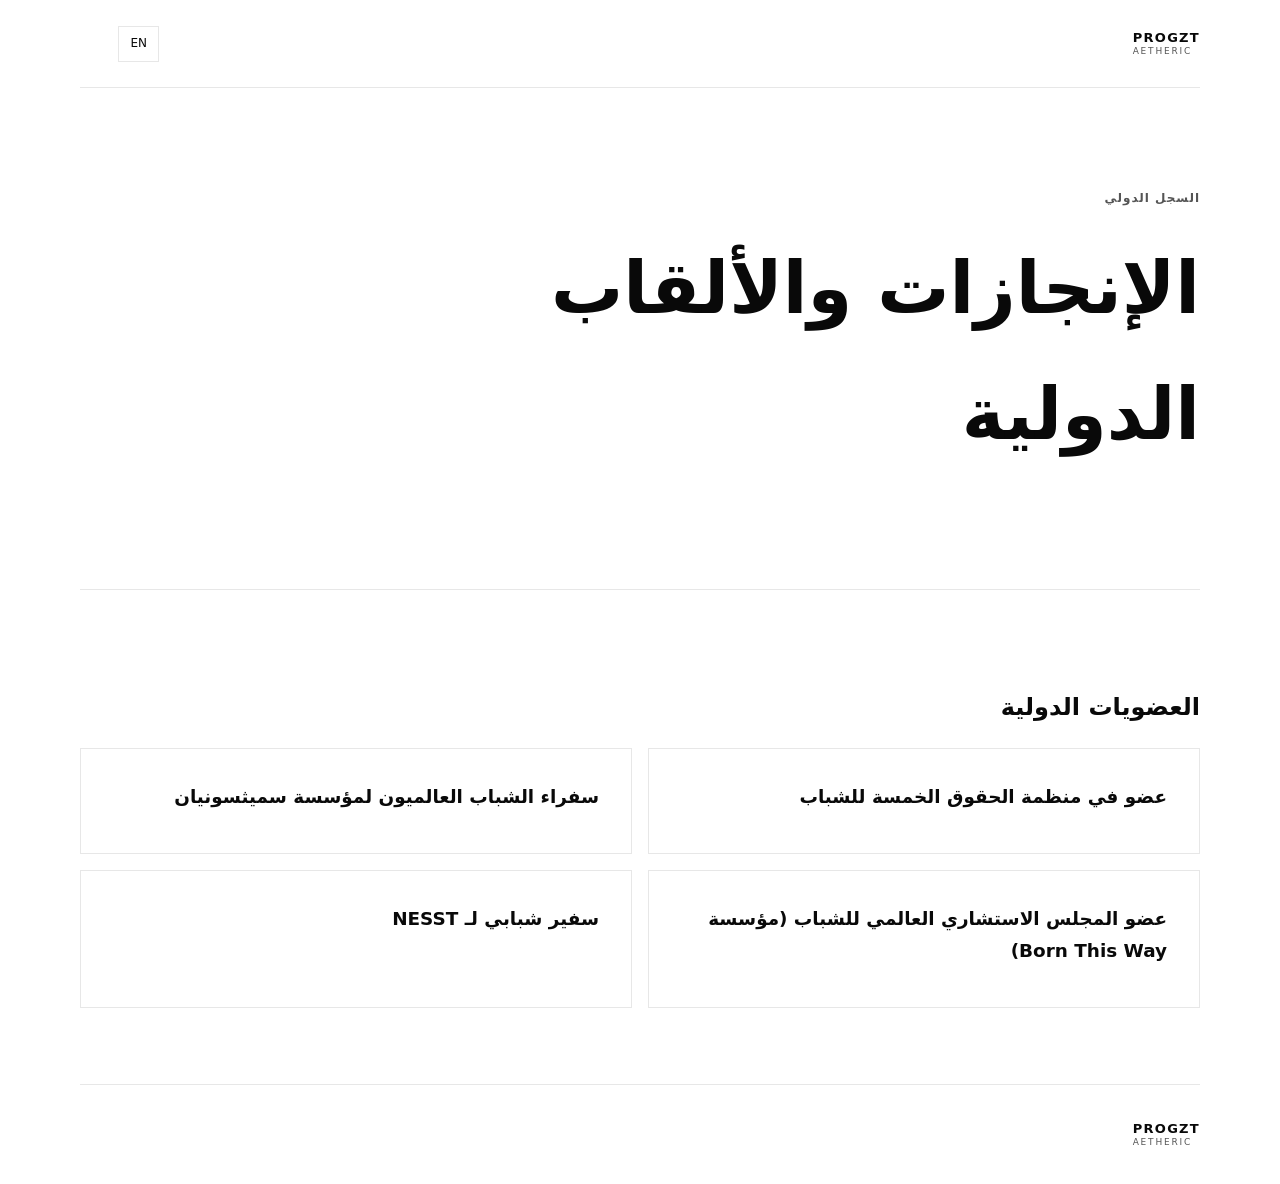
==== achievements.html @ 3a7ce8e7 "232" ====
<!doctype html>
<html lang="ar" dir="rtl">
<head>
    <meta charset="utf-8">
    <meta name="viewport" content="width=device-width, initial-scale=1">
    <link rel="canonical" href="https://progzt-aetheric.github.io/achievements.html">
    <meta name="robots" content="index, follow">
    <meta name="theme-color" content="#ffffff">
    <meta name="description" content="الإنجازات والألقاب الدولية لمحمد السيد عتمان.">
    <title>Achievements | محمد السيد عتمان</title>
    <link rel="stylesheet" href="css/style.css">
    <script src="js/core/ui.js" defer></script>
    <style>
        .page-hero { padding-block: clamp(64px, 9vw, 100px); }
        .eyebrow, .section-label { margin: 0; color: var(--muted); font-size: 12px; font-weight: 650; letter-spacing: .08em; }
        .page-hero h1 { max-width: 900px; margin: 16px 0 12px; font-size: clamp(2.4rem, 6vw, 4.5rem); font-weight: 600; }
        .content-section { padding-block: clamp(44px, 6vw, 76px); border-top: 1px solid var(--line); }
        .cards-grid { display: grid; grid-template-columns: repeat(2, minmax(0, 1fr)); gap: 16px; }
        .info-card { border: 1px solid var(--line); padding: clamp(20px, 3.5vw, 32px); background: #fff; }
        .info-card h3 { margin: 0 0 8px; font-size: 1.15rem; font-weight: 650; }
        @media (max-width: 700px) { .cards-grid { grid-template-columns: 1fr; } }
    </style>
</head>
<body id="top">
    <header class="site-header content-width">
        <div class="header-top">
            <div class="brand"><a href="index.html" style="text-decoration:none; color:inherit;"><span class="wordmark">PROGZT <span>AETHERIC</span></span></a></div>
            <div class="header-tools"><button class="language-toggle" type="button" data-language-toggle aria-label="Switch to English">EN</button></div>
        </div>
        <nav class="site-nav" aria-label="التنقل الرئيسي" data-ar-label="التنقل الرئيسي" data-en-label="Main navigation"></nav>
    </header>

    <main id="page-content" class="content-width">
        <section class="page-hero" aria-labelledby="page-title">
            <p class="eyebrow" data-ar="السجل الدولي" data-en="GLOBAL RECORD">السجل الدولي</p>
            <h1 id="page-title" data-ar="الإنجازات والألقاب الدولية" data-en="Achievements &amp; Global Titles">الإنجازات والألقاب الدولية</h1>
        </section>

        <section class="content-section" aria-labelledby="achievements-heading">
            <h2 id="achievements-heading" data-ar="العضويات الدولية" data-en="International Memberships">العضويات الدولية</h2>
            <div class="cards-grid">
                <article class="info-card"><h3 data-ar="عضو في منظمة الحقوق الخمسة للشباب" data-en="5Rights Youth Ambassador">عضو في منظمة الحقوق الخمسة للشباب</h3></article>
                <article class="info-card"><h3 data-ar="سفراء الشباب العالميون لمؤسسة سميثسونيان" data-en="Smithsonian Global Youth Ambassadors">سفراء الشباب العالميون لمؤسسة سميثسونيان</h3></article>
                <article class="info-card"><h3 data-ar="عضو المجلس الاستشاري العالمي للشباب (مؤسسة Born This Way)" data-en="Born This Way Foundation – Global Youth Advisory Board">عضو المجلس الاستشاري العالمي للشباب (مؤسسة Born This Way)</h3></article>
                <article class="info-card"><h3 data-ar="سفير شبابي لـ NESST" data-en="NESST Youth Ambassador">سفير شبابي لـ NESST</h3></article>
            </div>
        </section>
    </main>

    <footer class="site-footer content-width">
        <div class="brand"><span class="wordmark">PROGZT <span>AETHERIC</span></span></div>
        <nav class="footer-nav" aria-label="روابط الصفحات" data-ar-label="روابط الصفحات" data-en-label="Page links"></nav>
    </footer>
</body>
</html>
---- css/style.css ----
:root {
    color-scheme: light;
    font-family: Inter, -apple-system, BlinkMacSystemFont, "Segoe UI", system-ui, Arial, "Noto Sans Arabic", sans-serif;
    color: #090909;
    background: #fff;
    font-synthesis: none;
    text-rendering: optimizeLegibility;
    -webkit-font-smoothing: antialiased;
    --ink: #090909;
    --muted: #555;
    --line: #e7e7e7;
    --page-width: 1120px;
}

* {
    box-sizing: border-box;
    scrollbar-color: #aaa #fff;
}

html {
    scroll-behavior: smooth;
}

body {
    min-width: 320px;
    margin: 0;
    background: #fff;
    color: var(--ink);
    font-size: 16px;
    line-height: 1.75;
    animation: page-enter 420ms ease-out both;
}

@keyframes page-enter {
    from {
        opacity: 0;
        transform: translateY(6px);
    }

    to {
        opacity: 1;
        transform: translateY(0);
    }
}

a {
    color: inherit;
    text-decoration: none;
    transition: color 180ms ease, opacity 180ms ease, background-color 180ms ease, border-color 180ms ease, transform 180ms ease;
}

a:hover {
    color: var(--muted);
}

a:focus-visible,
button:focus-visible,
input:focus-visible {
    outline: 2px solid var(--ink);
    outline-offset: 4px;
}

.site-header,
.content-width {
    width: min(var(--page-width), calc(100% - 64px));
    margin-inline: auto;
}

.site-header {
    min-height: 88px;
    display: grid;
    grid-template-columns: minmax(0, 1fr) auto;
    align-items: center;
    gap: clamp(20px, 3vw, 40px);
    border-bottom: 1px solid var(--line);
}

.header-top {
    display: flex;
    min-width: 0;
    align-items: center;
    justify-content: space-between;
    gap: 20px;
}

.header-tools {
    display: flex;
    flex: 0 0 auto;
    align-items: center;
    gap: 10px;
}

.language-toggle {
    min-height: 36px;
    border: 1px solid var(--line);
    padding: 6px 11px;
    background: #fff;
    color: var(--ink);
    font: inherit;
    font-size: 12px;
    cursor: pointer;
    transition: border-color 180ms ease, background-color 180ms ease, color 180ms ease;
}

.language-toggle:hover {
    border-color: var(--ink);
}

.brand {
    display: inline-flex;
    flex: 0 0 auto;
    align-items: center;
    gap: 11px;
    direction: ltr;
}

.brand-logo {
    display: block;
    width: 40px;
    height: 40px;
    object-fit: contain;
    filter: grayscale(1);
}

.wordmark {
    display: flex;
    flex-direction: column;
    font-size: 13px;
    font-weight: 750;
    letter-spacing: .1em;
    line-height: 1.25;
}

.wordmark span {
    color: var(--muted);
    font-size: 9px;
    font-weight: 500;
    letter-spacing: .2em;
}

.site-nav {
    display: flex;
    flex-wrap: wrap;
    justify-content: flex-end;
    gap: 8px clamp(16px, 2.6vw, 30px);
}

.site-nav a {
    position: relative;
    color: #444;
    font-size: 13px;
}

.site-nav a::after {
    position: absolute;
    inset-inline: 0;
    bottom: -5px;
    height: 1px;
    background: currentColor;
    content: "";
    transform: scaleX(0);
    transform-origin: right;
    transition: transform 180ms ease;
}

.site-nav a:hover::after,
.site-nav a[aria-current="page"]::after {
    transform: scaleX(1);
}

.site-nav a[aria-current="page"] {
    color: var(--ink);
}

main {
    min-height: calc(100svh - 190px);
}

.hero {
    min-height: min(650px, calc(100svh - 88px));
    display: flex;
    flex-direction: column;
    align-items: flex-start;
    justify-content: center;
    padding-block: clamp(72px, 10vw, 120px);
}

.text-section {
    display: grid;
    grid-template-columns: minmax(150px, 0.34fr) minmax(0, 1fr);
    gap: clamp(28px, 7vw, 96px);
    padding-block: clamp(56px, 8vw, 92px);
    border-top: 1px solid var(--line);
    scroll-margin-top: 28px;
}

.site-footer {
    min-height: 100px;
    display: flex;
    align-items: center;
    justify-content: space-between;
    gap: 20px;
    border-top: 1px solid var(--line);
}

.site-footer p,
.back-to-top {
    color: var(--muted);
    font-size: 12px;
}

.back-to-top {
    position: fixed;
    z-index: 19;
    right: max(20px, calc((100vw - var(--page-width)) / 2));
    bottom: 20px;
    display: grid;
    width: 48px;
    height: 48px;
    place-items: center;
    border: 1px solid var(--ink);
    border-radius: 50%;
    background: var(--ink);
    color: #fff;
    font: inherit;
    font-size: 22px;
    cursor: pointer;
    box-shadow: 0 6px 22px #00000020;
    opacity: 0;
    pointer-events: none;
    transform: translateY(8px);
    transition: opacity 180ms ease, transform 180ms ease, background-color 180ms ease, color 180ms ease, visibility 180ms ease;
    visibility: hidden;
}

.back-to-top.is-visible {
    opacity: 1;
    pointer-events: auto;
    transform: translateY(0);
    visibility: visible;
}

.back-to-top:hover {
    background: #fff;
    color: var(--ink);
}

.back-to-top:focus-visible {
    outline: 2px solid var(--ink);
    outline-offset: 3px;
}

html[dir="ltr"] .back-to-top {
    right: auto;
    left: max(20px, calc((100vw - var(--page-width)) / 2));
}

.footer-nav {
    display: flex;
    flex-wrap: wrap;
    gap: 8px 20px;
    font-size: 12px;
}

@media (max-width: 920px) {
    .site-header,
    .content-width {
        width: calc(100% - 40px);
    }

    .site-header {
        grid-template-columns: minmax(0, 1fr);
        gap: 14px;
        padding-block: 16px;
    }

    .header-top {
        width: 100%;
        display: flex;
        align-items: center;
        justify-content: space-between;
        gap: 12px;
    }

    .site-nav {
        width: 100%;
        justify-content: flex-start;
        gap: 8px 18px;
    }

    .hero {
        min-height: min(580px, calc(100svh - 150px));
    }

    .text-section {
        grid-template-columns: 1fr;
        gap: 16px;
    }
}

@media (max-width: 520px) {
    .header-top {
        flex-wrap: wrap;
        row-gap: 10px;
    }

    .brand-logo {
        width: 34px;
        height: 34px;
    }

    .header-tools {
        gap: 6px;
    }

    .back-to-top {
        right: 16px;
        bottom: 16px;
    }

    html[dir="ltr"] .back-to-top {
        right: auto;
        left: 16px;
    }

    .site-footer {
        flex-wrap: wrap;
        padding-block: 22px;
    }
}

@media (prefers-reduced-motion: reduce) {
    *,
    *::before,
    *::after {
        scroll-behavior: auto !important;
        animation-duration: .01ms !important;
        animation-iteration-count: 1 !important;
        transition-duration: .01ms !important;
    }
}
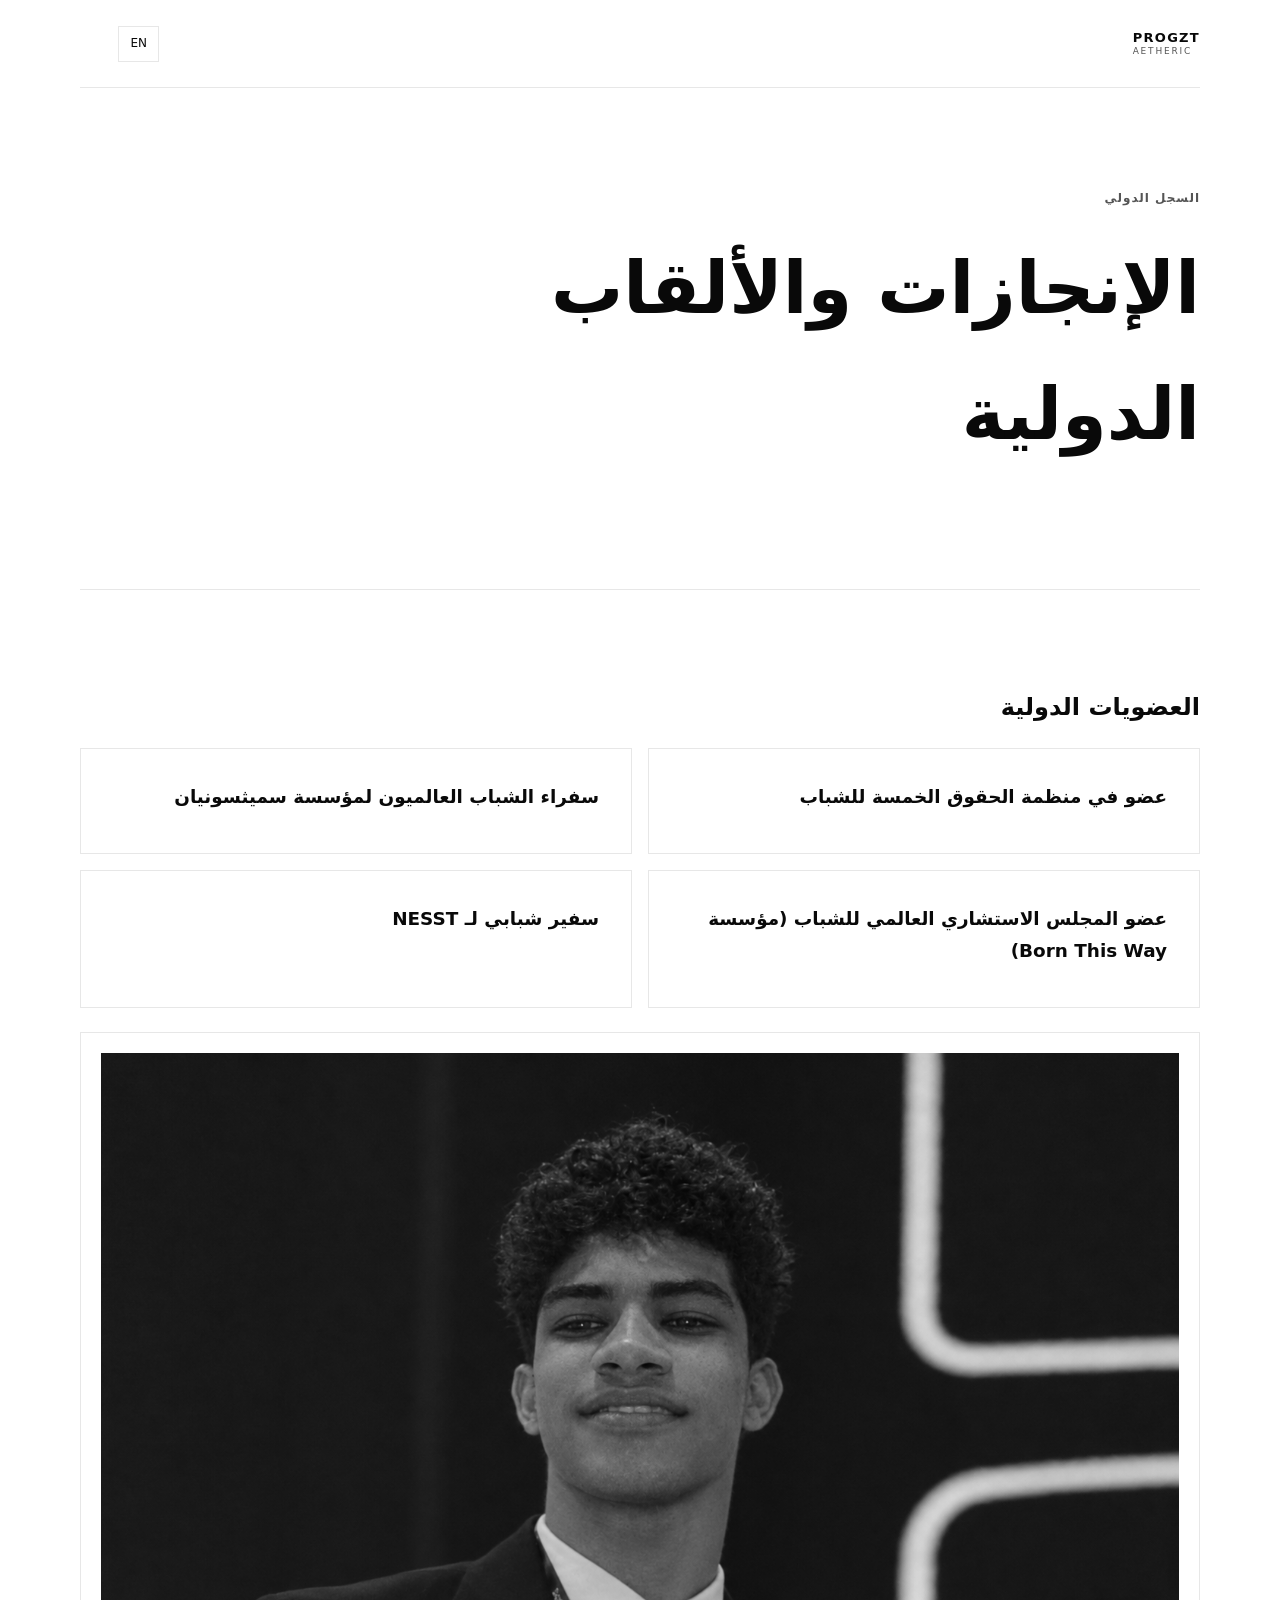
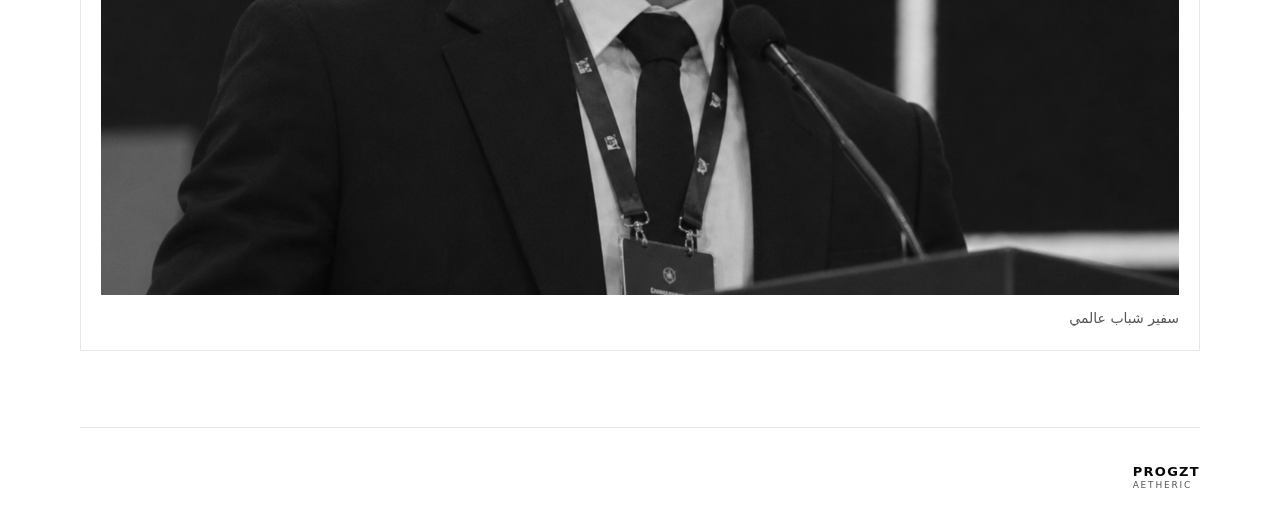
==== commit 224ae850: "MCQ" ====
--- a/achievements.html
+++ b/achievements.html
@@ -7,7 +7,16 @@
     <meta name="robots" content="index, follow">
     <meta name="theme-color" content="#ffffff">
     <meta name="description" content="الإنجازات والألقاب الدولية لمحمد السيد عتمان.">
+    <meta property="og:image" content="https://progzt-aetheric.github.io/file_000000004f8c8211bc257b7ca1748283.png">
+    <meta property="og:image:alt" content="محمد السيد عتمان، مؤسس ورئيس تنفيذي لشركة Progzt Aetheric">
+    <meta property="og:image:width" content="941">
+    <meta property="og:image:height" content="1671">
+    <meta name="twitter:card" content="summary">
+    <meta name="twitter:image" content="https://progzt-aetheric.github.io/file_000000004f8c8211bc257b7ca1748283.png">
+    <meta name="twitter:image:alt" content="محمد السيد عتمان، مؤسس ورئيس تنفيذي لشركة Progzt Aetheric">
     <title>Achievements | محمد السيد عتمان</title>
+    <link rel="icon" type="image/png" href="/file_000000004f8c8211bc257b7ca1748283.png">
+    <link rel="apple-touch-icon" href="/file_000000004f8c8211bc257b7ca1748283.png">
     <link rel="stylesheet" href="css/style.css">
     <script src="js/core/ui.js" defer></script>
     <style>
@@ -18,8 +27,61 @@
         .cards-grid { display: grid; grid-template-columns: repeat(2, minmax(0, 1fr)); gap: 16px; }
         .info-card { border: 1px solid var(--line); padding: clamp(20px, 3.5vw, 32px); background: #fff; }
         .info-card h3 { margin: 0 0 8px; font-size: 1.15rem; font-weight: 650; }
+        .achievement-figure { margin: 24px 0 0; border: 1px solid var(--line); padding: clamp(12px, 2.5vw, 20px); }
+        .achievement-figure img { display: block; width: 100%; max-width: 100%; height: auto; filter: grayscale(1); }
+        .achievement-figure figcaption { margin-top: 12px; color: var(--muted); font-size: 14px; line-height: 1.7; text-align: start; }
         @media (max-width: 700px) { .cards-grid { grid-template-columns: 1fr; } }
     </style>
+    <script type="application/ld+json">
+    {
+      "@context": "https://schema.org",
+      "@type": "ImageObject",
+      "@id": "https://progzt-aetheric.github.io/#achievements-image",
+      "contentUrl": "https://progzt-aetheric.github.io/file_00000000e6408246aac75b0e81eb1699.png",
+      "url": "https://progzt-aetheric.github.io/file_00000000e6408246aac75b0e81eb1699.png",
+      "width": 1420,
+      "height": 1108,
+      "caption": [
+        {
+          "@value": "محمد السيد عتمان، سفير شباب عالمي",
+          "@language": "ar"
+        },
+        {
+          "@value": "Mohamed Elsayed Etman, Global Youth Ambassador",
+          "@language": "en"
+        }
+      ],
+      "about": {
+        "@id": "https://progzt-aetheric.github.io/#founder"
+      }
+    }
+    </script>
+    <script type="application/ld+json">
+    {
+      "@context": "https://schema.org",
+      "@graph": [
+        {
+          "@type": "Person",
+          "@id": "https://progzt-aetheric.github.io/#founder",
+          "name": "Mohamed Elsayed Etman",
+          "alternateName": "محمد السيد عتمان",
+          "jobTitle": "Founder & CEO",
+          "image": "https://progzt-aetheric.github.io/file_000000004f8c8211bc257b7ca1748283.png"
+        },
+        {
+          "@type": "Organization",
+          "@id": "https://progzt-aetheric.github.io/#organization",
+          "name": "Progzt Aetheric",
+          "url": "https://progzt-aetheric.github.io/",
+          "logo": "https://progzt-aetheric.github.io/file_000000004f8c8211bc257b7ca1748283.png",
+          "image": "https://progzt-aetheric.github.io/file_000000004f8c8211bc257b7ca1748283.png",
+          "founder": {
+            "@id": "https://progzt-aetheric.github.io/#founder"
+          }
+        }
+      ]
+    }
+    </script>
 </head>
 <body id="top">
     <header class="site-header content-width">
@@ -44,6 +106,14 @@
                 <article class="info-card"><h3 data-ar="عضو المجلس الاستشاري العالمي للشباب (مؤسسة Born This Way)" data-en="Born This Way Foundation – Global Youth Advisory Board">عضو المجلس الاستشاري العالمي للشباب (مؤسسة Born This Way)</h3></article>
                 <article class="info-card"><h3 data-ar="سفير شبابي لـ NESST" data-en="NESST Youth Ambassador">سفير شبابي لـ NESST</h3></article>
             </div>
+            <figure class="achievement-figure">
+                <img src="https://progzt-aetheric.github.io/file_00000000e6408246aac75b0e81eb1699.png"
+                    width="1420" height="1108" loading="lazy" decoding="async"
+                    data-ar="محمد السيد عتمان، سفير شباب عالمي"
+                    data-en="Mohamed Elsayed Etman, Global Youth Ambassador"
+                    alt="محمد السيد عتمان، سفير شباب عالمي">
+                <figcaption data-ar="سفير شباب عالمي" data-en="Global Youth Ambassador">سفير شباب عالمي</figcaption>
+            </figure>
         </section>
     </main>
 
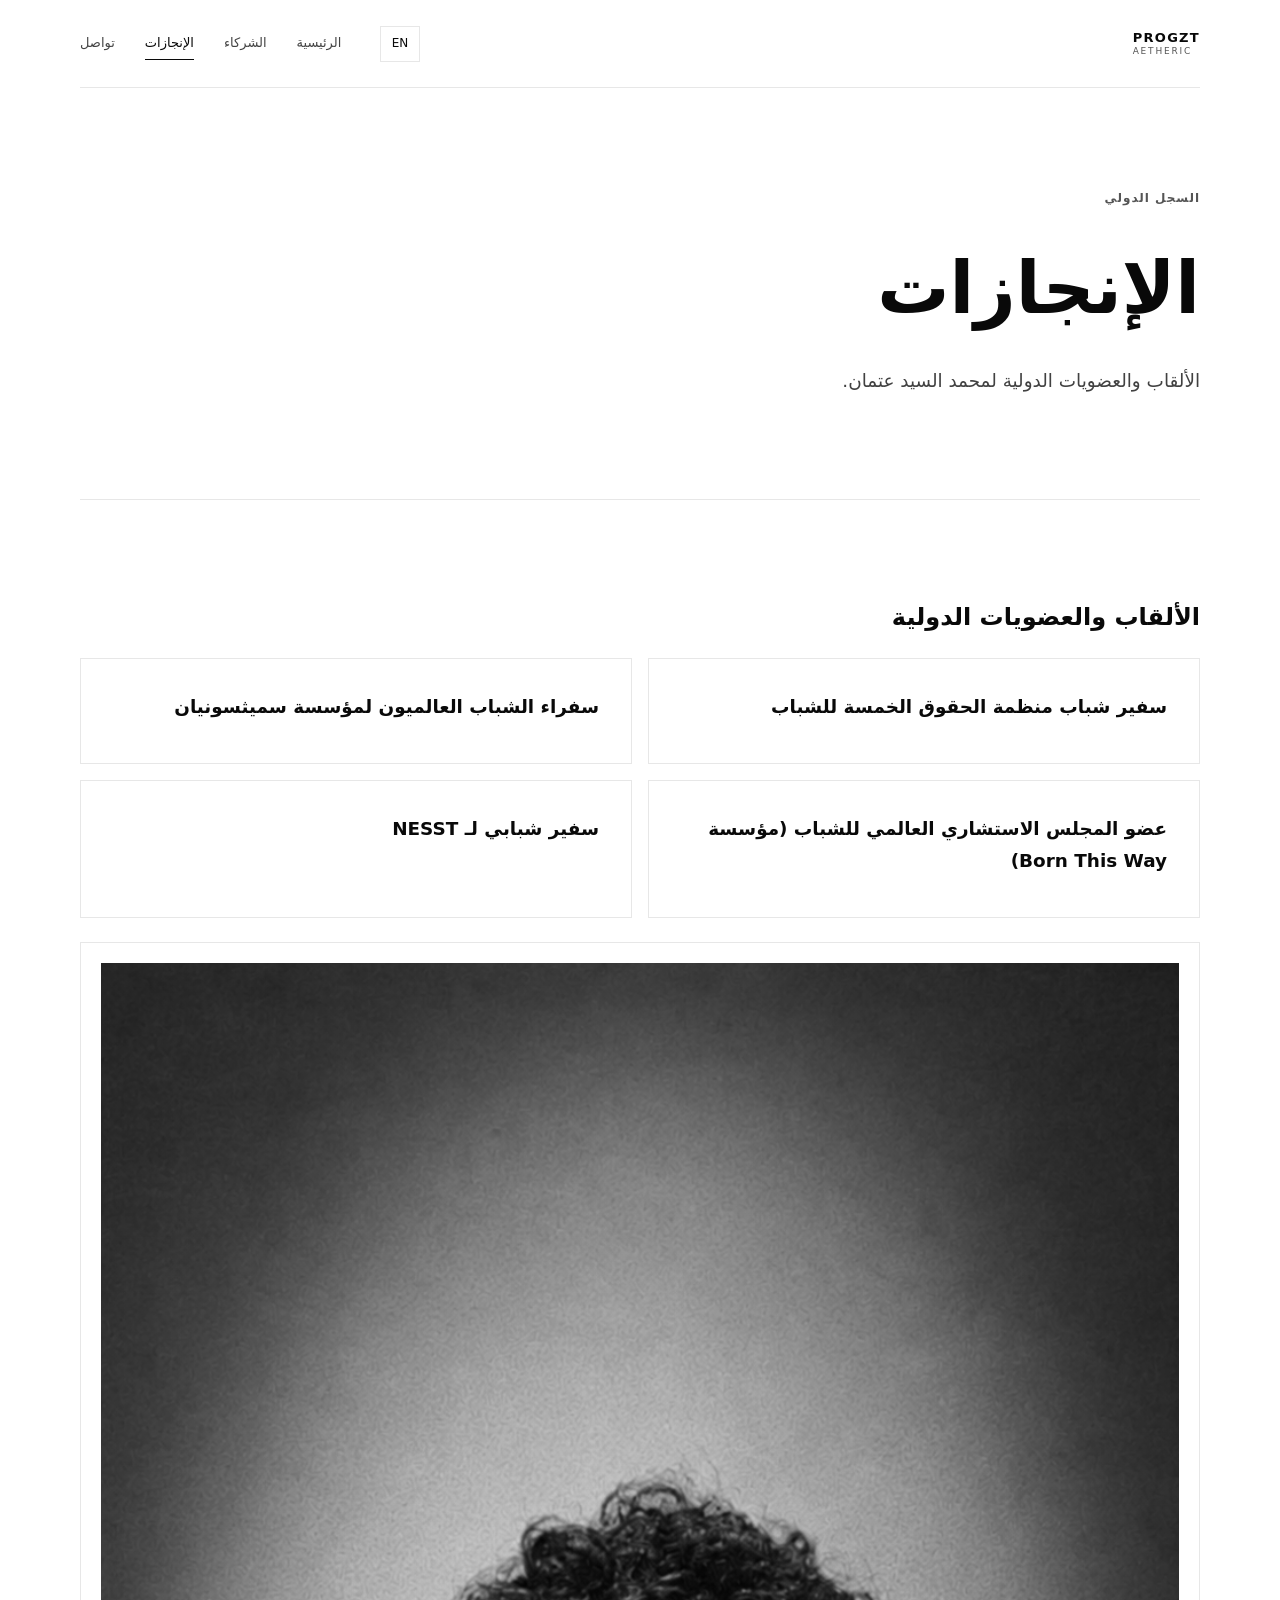
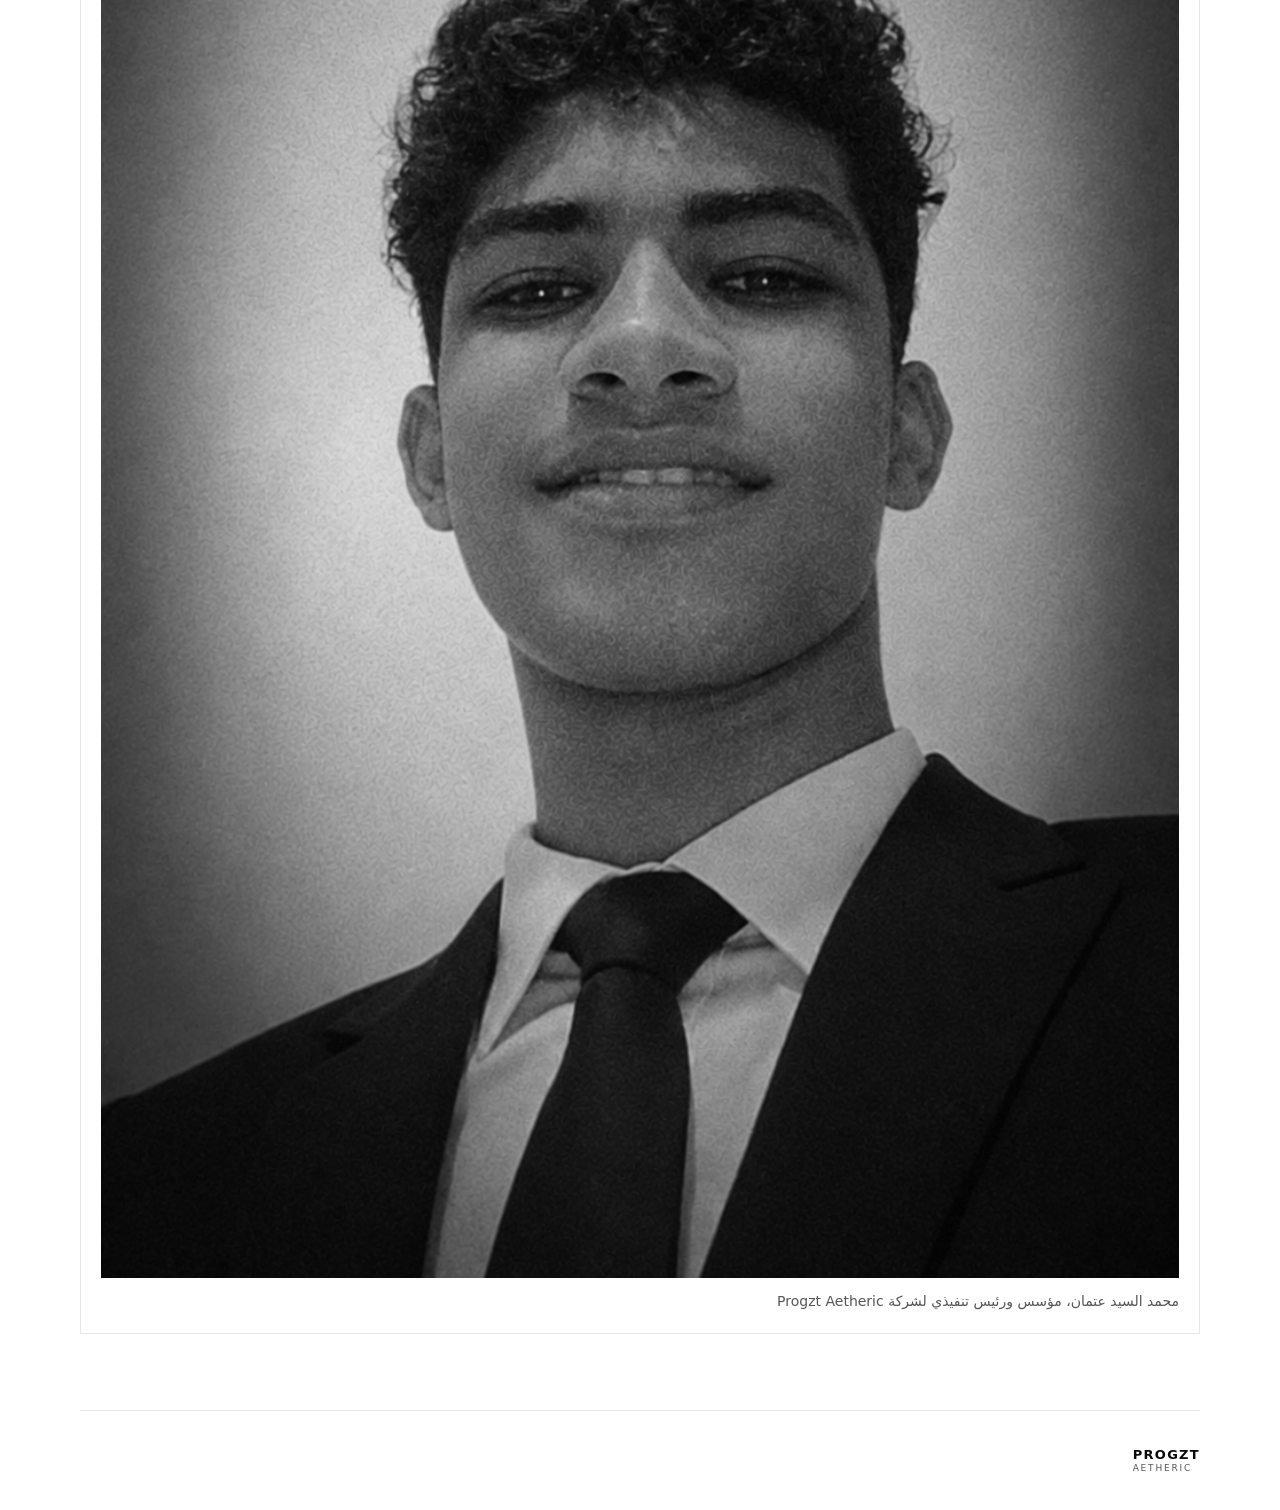
==== commit b5a0dce9: "HJJ" ====
--- a/achievements.html
+++ b/achievements.html
@@ -3,26 +3,36 @@
 <head>
     <meta charset="utf-8">
     <meta name="viewport" content="width=device-width, initial-scale=1">
-    <link rel="canonical" href="https://progzt-aetheric.github.io/achievements.html">
+    <link rel="canonical" href="https://progzt-aetheric.github.io/mohamed-elsayed-etman/achievements.html">
     <meta name="robots" content="index, follow">
     <meta name="theme-color" content="#ffffff">
-    <meta name="description" content="الإنجازات والألقاب الدولية لمحمد السيد عتمان.">
-    <meta property="og:image" content="https://progzt-aetheric.github.io/file_000000004f8c8211bc257b7ca1748283.png">
+    <meta name="description" content="الإنجازات والألقاب الدولية لمحمد السيد عتمان. International achievements and global titles of Mohamed Elsayed Etman.">
+    <meta property="og:type" content="website">
+    <meta property="og:site_name" content="Progzt Aetheric">
+    <meta property="og:title" content="Achievements | الإنجازات | Progzt Aetheric">
+    <meta property="og:url" content="https://progzt-aetheric.github.io/mohamed-elsayed-etman/achievements.html">
+    <meta property="og:description" content="الإنجازات والألقاب الدولية لمحمد السيد عتمان. International achievements and global titles of Mohamed Elsayed Etman.">
+    <meta property="og:locale" content="ar_AR">
+    <meta property="og:locale:alternate" content="en_US">
+    <meta property="og:image" content="https://progzt-aetheric.github.io/mohamed-elsayed-etman/file_000000004f8c8211bc257b7ca1748283.png">
     <meta property="og:image:alt" content="محمد السيد عتمان، مؤسس ورئيس تنفيذي لشركة Progzt Aetheric">
     <meta property="og:image:width" content="941">
     <meta property="og:image:height" content="1671">
     <meta name="twitter:card" content="summary">
-    <meta name="twitter:image" content="https://progzt-aetheric.github.io/file_000000004f8c8211bc257b7ca1748283.png">
+    <meta name="twitter:title" content="Achievements | الإنجازات | Progzt Aetheric">
+    <meta name="twitter:description" content="الإنجازات والألقاب الدولية لمحمد السيد عتمان. International achievements and global titles of Mohamed Elsayed Etman.">
+    <meta name="twitter:image" content="https://progzt-aetheric.github.io/mohamed-elsayed-etman/file_000000004f8c8211bc257b7ca1748283.png">
     <meta name="twitter:image:alt" content="محمد السيد عتمان، مؤسس ورئيس تنفيذي لشركة Progzt Aetheric">
-    <title>Achievements | محمد السيد عتمان</title>
-    <link rel="icon" type="image/png" href="/file_000000004f8c8211bc257b7ca1748283.png">
-    <link rel="apple-touch-icon" href="/file_000000004f8c8211bc257b7ca1748283.png">
+    <title>Achievements</title>
+    <link rel="icon" type="image/png" href="file_000000004f8c8211bc257b7ca1748283.png">
+    <link rel="apple-touch-icon" href="file_000000004f8c8211bc257b7ca1748283.png">
     <link rel="stylesheet" href="css/style.css">
     <script src="js/core/ui.js" defer></script>
     <style>
         .page-hero { padding-block: clamp(64px, 9vw, 100px); }
         .eyebrow, .section-label { margin: 0; color: var(--muted); font-size: 12px; font-weight: 650; letter-spacing: .08em; }
         .page-hero h1 { max-width: 900px; margin: 16px 0 12px; font-size: clamp(2.4rem, 6vw, 4.5rem); font-weight: 600; }
+        .page-intro { max-width: 780px; margin: 0; color: #414141; font-size: clamp(1rem, 1.7vw, 1.15rem); line-height: 1.95; }
         .content-section { padding-block: clamp(44px, 6vw, 76px); border-top: 1px solid var(--line); }
         .cards-grid { display: grid; grid-template-columns: repeat(2, minmax(0, 1fr)); gap: 16px; }
         .info-card { border: 1px solid var(--line); padding: clamp(20px, 3.5vw, 32px); background: #fff; }
@@ -36,23 +46,23 @@
     {
       "@context": "https://schema.org",
       "@type": "ImageObject",
-      "@id": "https://progzt-aetheric.github.io/#achievements-image",
-      "contentUrl": "https://progzt-aetheric.github.io/file_00000000e6408246aac75b0e81eb1699.png",
-      "url": "https://progzt-aetheric.github.io/file_00000000e6408246aac75b0e81eb1699.png",
-      "width": 1420,
-      "height": 1108,
+      "@id": "https://progzt-aetheric.github.io/mohamed-elsayed-etman/#achievements-image",
+      "contentUrl": "https://progzt-aetheric.github.io/mohamed-elsayed-etman/file_000000004f8c8211bc257b7ca1748283.png",
+      "url": "https://progzt-aetheric.github.io/mohamed-elsayed-etman/file_000000004f8c8211bc257b7ca1748283.png",
+      "width": 941,
+      "height": 1671,
       "caption": [
         {
-          "@value": "محمد السيد عتمان، سفير شباب عالمي",
+          "@value": "محمد السيد عتمان، مؤسس ورئيس تنفيذي لشركة Progzt Aetheric",
           "@language": "ar"
         },
         {
-          "@value": "Mohamed Elsayed Etman, Global Youth Ambassador",
+          "@value": "Mohamed Elsayed Etman, Founder & CEO of Progzt Aetheric",
           "@language": "en"
         }
       ],
       "about": {
-        "@id": "https://progzt-aetheric.github.io/#founder"
+        "@id": "https://progzt-aetheric.github.io/mohamed-elsayed-etman/#founder"
       }
     }
     </script>
@@ -62,57 +72,80 @@
       "@graph": [
         {
           "@type": "Person",
-          "@id": "https://progzt-aetheric.github.io/#founder",
+          "@id": "https://progzt-aetheric.github.io/mohamed-elsayed-etman/#founder",
           "name": "Mohamed Elsayed Etman",
           "alternateName": "محمد السيد عتمان",
           "jobTitle": "Founder & CEO",
-          "image": "https://progzt-aetheric.github.io/file_000000004f8c8211bc257b7ca1748283.png"
+          "image": "https://progzt-aetheric.github.io/mohamed-elsayed-etman/file_000000004f8c8211bc257b7ca1748283.png"
         },
         {
           "@type": "Organization",
-          "@id": "https://progzt-aetheric.github.io/#organization",
+          "@id": "https://progzt-aetheric.github.io/mohamed-elsayed-etman/#organization",
           "name": "Progzt Aetheric",
           "url": "https://progzt-aetheric.github.io/",
-          "logo": "https://progzt-aetheric.github.io/file_000000004f8c8211bc257b7ca1748283.png",
-          "image": "https://progzt-aetheric.github.io/file_000000004f8c8211bc257b7ca1748283.png",
+          "logo": "https://progzt-aetheric.github.io/mohamed-elsayed-etman/file_000000004f8c8211bc257b7ca1748283.png",
+          "image": "https://progzt-aetheric.github.io/mohamed-elsayed-etman/file_000000004f8c8211bc257b7ca1748283.png",
           "founder": {
-            "@id": "https://progzt-aetheric.github.io/#founder"
+            "@id": "https://progzt-aetheric.github.io/mohamed-elsayed-etman/#founder"
           }
+        },
+        {
+          "@type": "CollectionPage",
+          "@id": "https://progzt-aetheric.github.io/mohamed-elsayed-etman/achievements.html#page",
+          "url": "https://progzt-aetheric.github.io/mohamed-elsayed-etman/achievements.html",
+          "name": "Achievements | الإنجازات",
+          "about": {
+            "@id": "https://progzt-aetheric.github.io/mohamed-elsayed-etman/#founder"
+          },
+          "mainEntity": {
+            "@id": "https://progzt-aetheric.github.io/mohamed-elsayed-etman/#founder"
+          },
+          "inLanguage": ["ar", "en"]
         }
       ]
     }
     </script>
 </head>
-<body id="top">
+<body id="top"
+    data-title-ar="الإنجازات"
+    data-title-en="Achievements"
+    data-description-ar="الإنجازات والألقاب الدولية لمحمد السيد عتمان."
+    data-description-en="International achievements and global titles of Mohamed Elsayed Etman.">
     <header class="site-header content-width">
         <div class="header-top">
             <div class="brand"><a href="index.html" style="text-decoration:none; color:inherit;"><span class="wordmark">PROGZT <span>AETHERIC</span></span></a></div>
             <div class="header-tools"><button class="language-toggle" type="button" data-language-toggle aria-label="Switch to English">EN</button></div>
         </div>
-        <nav class="site-nav" aria-label="التنقل الرئيسي" data-ar-label="التنقل الرئيسي" data-en-label="Main navigation"></nav>
+        <nav class="site-nav" aria-label="التنقل الرئيسي" data-ar-label="التنقل الرئيسي" data-en-label="Main navigation">
+            <a href="index.html" data-ar="الرئيسية" data-en="Home">الرئيسية</a>
+            <a href="partners.html" data-ar="الشركاء" data-en="Partners">الشركاء</a>
+            <a href="achievements.html" aria-current="page" data-ar="الإنجازات" data-en="Achievements">الإنجازات</a>
+            <a href="contact.html" data-ar="تواصل" data-en="Contact">تواصل</a>
+        </nav>
     </header>
 
     <main id="page-content" class="content-width">
         <section class="page-hero" aria-labelledby="page-title">
             <p class="eyebrow" data-ar="السجل الدولي" data-en="GLOBAL RECORD">السجل الدولي</p>
-            <h1 id="page-title" data-ar="الإنجازات والألقاب الدولية" data-en="Achievements &amp; Global Titles">الإنجازات والألقاب الدولية</h1>
+            <h1 id="page-title" data-ar="الإنجازات" data-en="Achievements">الإنجازات</h1>
+            <p class="page-intro" data-ar="الألقاب والعضويات الدولية لمحمد السيد عتمان." data-en="International titles and memberships of Mohamed Elsayed Etman.">الألقاب والعضويات الدولية لمحمد السيد عتمان.</p>
         </section>
 
         <section class="content-section" aria-labelledby="achievements-heading">
-            <h2 id="achievements-heading" data-ar="العضويات الدولية" data-en="International Memberships">العضويات الدولية</h2>
+            <h2 id="achievements-heading" data-ar="الألقاب والعضويات الدولية" data-en="International Titles &amp; Memberships">الألقاب والعضويات الدولية</h2>
             <div class="cards-grid">
-                <article class="info-card"><h3 data-ar="عضو في منظمة الحقوق الخمسة للشباب" data-en="5Rights Youth Ambassador">عضو في منظمة الحقوق الخمسة للشباب</h3></article>
+                <article class="info-card"><h3 data-ar="سفير شباب منظمة الحقوق الخمسة للشباب" data-en="5Rights Youth Ambassador">سفير شباب منظمة الحقوق الخمسة للشباب</h3></article>
                 <article class="info-card"><h3 data-ar="سفراء الشباب العالميون لمؤسسة سميثسونيان" data-en="Smithsonian Global Youth Ambassadors">سفراء الشباب العالميون لمؤسسة سميثسونيان</h3></article>
-                <article class="info-card"><h3 data-ar="عضو المجلس الاستشاري العالمي للشباب (مؤسسة Born This Way)" data-en="Born This Way Foundation – Global Youth Advisory Board">عضو المجلس الاستشاري العالمي للشباب (مؤسسة Born This Way)</h3></article>
+                <article class="info-card"><h3 data-ar="عضو المجلس الاستشاري العالمي للشباب (مؤسسة Born This Way)" data-en="Born This Way Foundation – Global Youth Advisory Board Member">عضو المجلس الاستشاري العالمي للشباب (مؤسسة Born This Way)</h3></article>
                 <article class="info-card"><h3 data-ar="سفير شبابي لـ NESST" data-en="NESST Youth Ambassador">سفير شبابي لـ NESST</h3></article>
             </div>
             <figure class="achievement-figure">
-                <img src="https://progzt-aetheric.github.io/file_00000000e6408246aac75b0e81eb1699.png"
-                    width="1420" height="1108" loading="lazy" decoding="async"
-                    data-ar="محمد السيد عتمان، سفير شباب عالمي"
-                    data-en="Mohamed Elsayed Etman, Global Youth Ambassador"
-                    alt="محمد السيد عتمان، سفير شباب عالمي">
-                <figcaption data-ar="سفير شباب عالمي" data-en="Global Youth Ambassador">سفير شباب عالمي</figcaption>
+                <img src="file_000000004f8c8211bc257b7ca1748283.png"
+                    width="941" height="1671" loading="lazy" decoding="async"
+                    data-ar="محمد السيد عتمان، مؤسس ورئيس تنفيذي لشركة Progzt Aetheric"
+                    data-en="Mohamed Elsayed Etman, Founder &amp; CEO of Progzt Aetheric"
+                    alt="محمد السيد عتمان، مؤسس ورئيس تنفيذي لشركة Progzt Aetheric">
+                <figcaption data-ar="محمد السيد عتمان، مؤسس ورئيس تنفيذي لشركة Progzt Aetheric" data-en="Mohamed Elsayed Etman, Founder &amp; CEO of Progzt Aetheric">محمد السيد عتمان، مؤسس ورئيس تنفيذي لشركة Progzt Aetheric</figcaption>
             </figure>
         </section>
     </main>
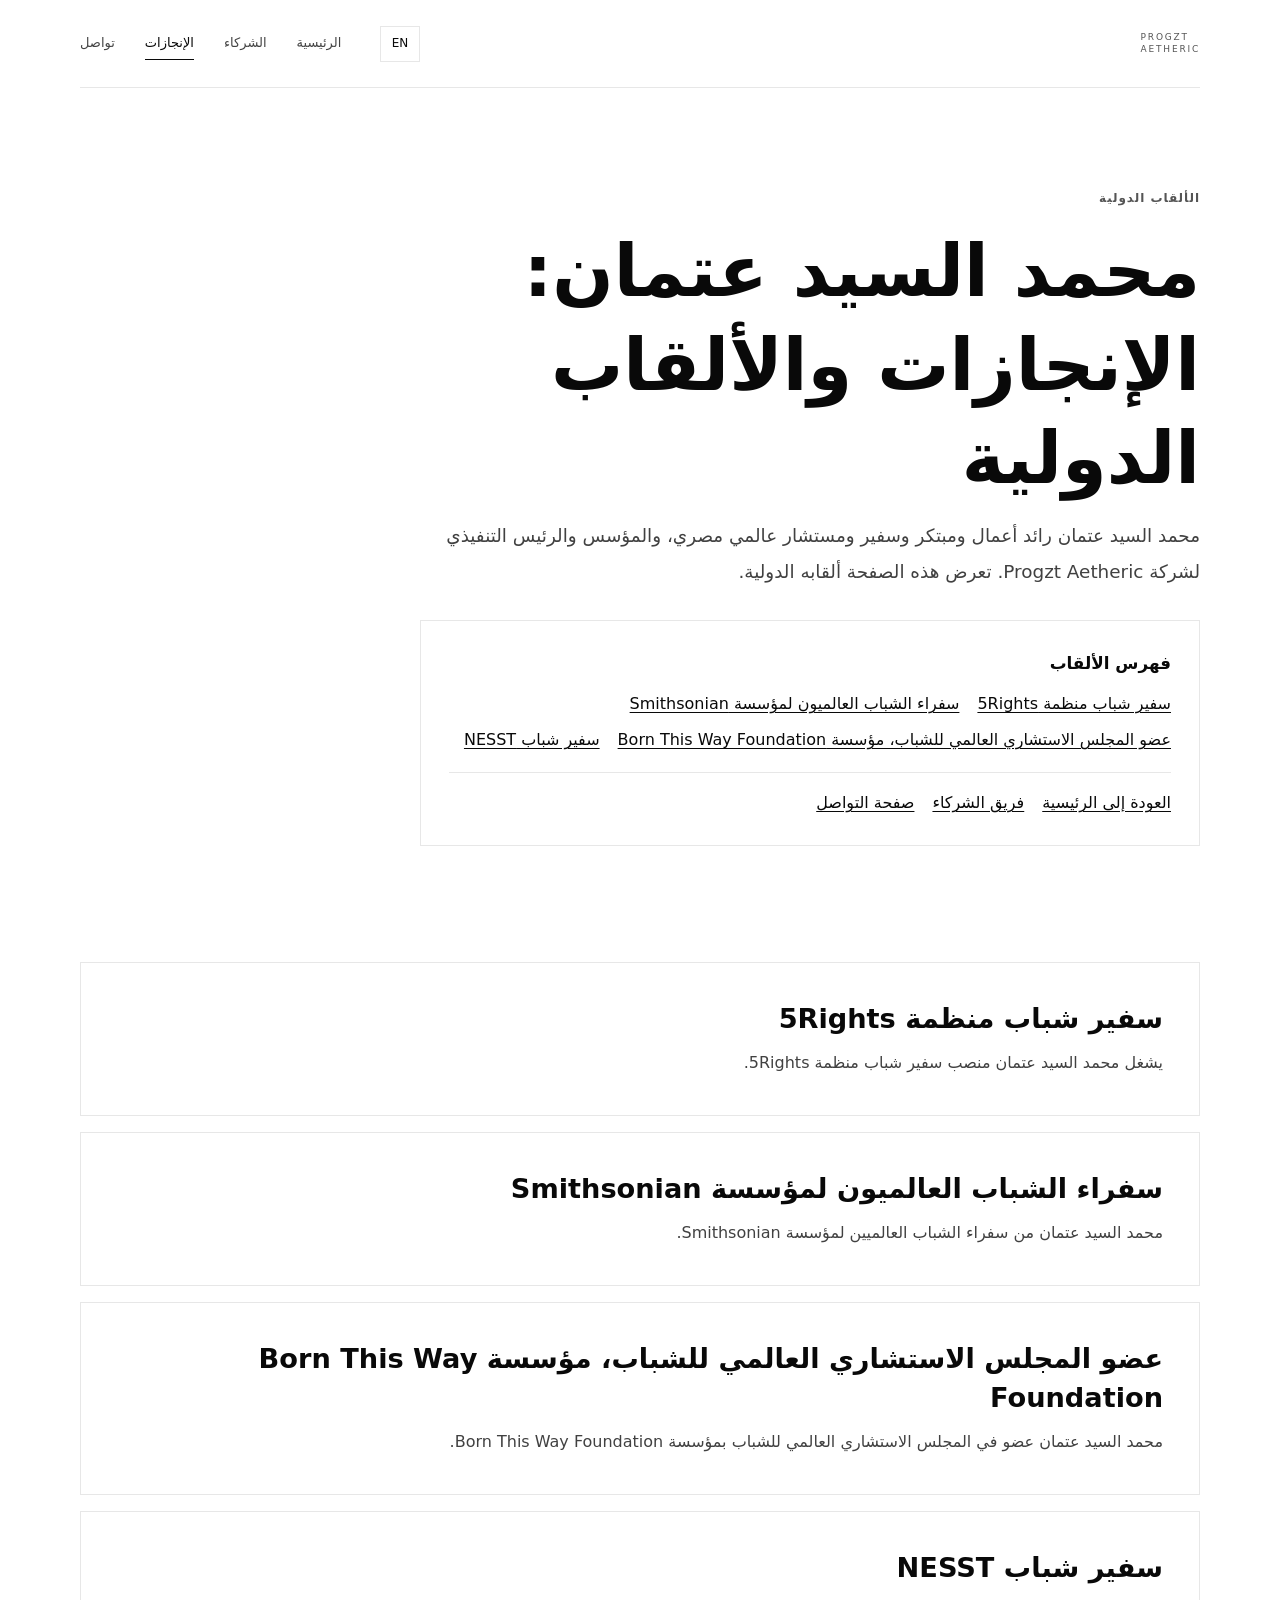
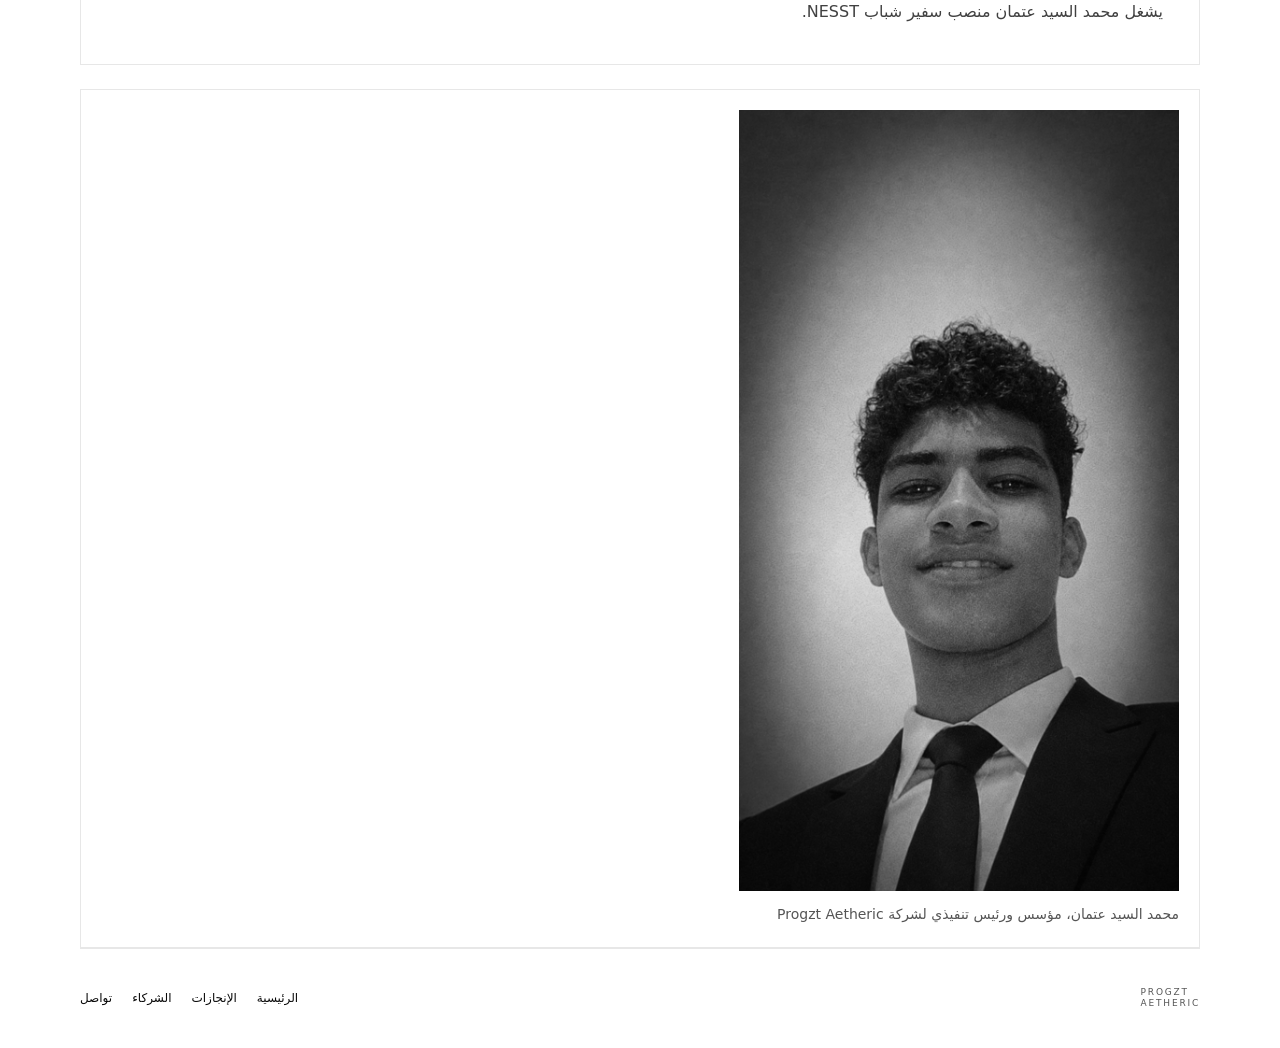
==== commit 8bc98a23: "KKM" ====
--- a/achievements.html
+++ b/achievements.html
@@ -3,15 +3,18 @@
 <head>
     <meta charset="utf-8">
     <meta name="viewport" content="width=device-width, initial-scale=1">
+    <title>Mohamed Elsayed Etman | 5Rights and NESST Achievements</title>
+    <meta name="description" content="Mohamed Elsayed Etman: 5Rights Youth Ambassador; Smithsonian Global Youth Ambassadors; Born This Way Foundation advisory board member; NESST Youth Ambassador.">
     <link rel="canonical" href="https://progzt-aetheric.github.io/mohamed-elsayed-etman/achievements.html">
-    <meta name="robots" content="index, follow">
+    <meta name="robots" content="index, follow, max-image-preview:large, max-snippet:-1, max-video-preview:-1">
     <meta name="theme-color" content="#ffffff">
-    <meta name="description" content="الإنجازات والألقاب الدولية لمحمد السيد عتمان. International achievements and global titles of Mohamed Elsayed Etman.">
+    <meta name="author" content="محمد السيد عتمان | Mohamed Elsayed Etman">
+
     <meta property="og:type" content="website">
+    <meta property="og:url" content="https://progzt-aetheric.github.io/mohamed-elsayed-etman/achievements.html">
     <meta property="og:site_name" content="Progzt Aetheric">
-    <meta property="og:title" content="Achievements | الإنجازات | Progzt Aetheric">
-    <meta property="og:url" content="https://progzt-aetheric.github.io/mohamed-elsayed-etman/achievements.html">
-    <meta property="og:description" content="الإنجازات والألقاب الدولية لمحمد السيد عتمان. International achievements and global titles of Mohamed Elsayed Etman.">
+    <meta property="og:title" content="Mohamed Elsayed Etman | 5Rights and NESST Achievements">
+    <meta property="og:description" content="Mohamed Elsayed Etman: 5Rights Youth Ambassador; Smithsonian Global Youth Ambassadors; Born This Way Foundation advisory board member; NESST Youth Ambassador.">
     <meta property="og:locale" content="ar_AR">
     <meta property="og:locale:alternate" content="en_US">
     <meta property="og:image" content="https://progzt-aetheric.github.io/mohamed-elsayed-etman/file_000000004f8c8211bc257b7ca1748283.png">
@@ -19,11 +22,11 @@
     <meta property="og:image:width" content="941">
     <meta property="og:image:height" content="1671">
     <meta name="twitter:card" content="summary">
-    <meta name="twitter:title" content="Achievements | الإنجازات | Progzt Aetheric">
-    <meta name="twitter:description" content="الإنجازات والألقاب الدولية لمحمد السيد عتمان. International achievements and global titles of Mohamed Elsayed Etman.">
+    <meta name="twitter:title" content="Mohamed Elsayed Etman | 5Rights and NESST Achievements">
+    <meta name="twitter:description" content="Mohamed Elsayed Etman: 5Rights Youth Ambassador; Smithsonian Global Youth Ambassadors; Born This Way Foundation advisory board member; NESST Youth Ambassador.">
     <meta name="twitter:image" content="https://progzt-aetheric.github.io/mohamed-elsayed-etman/file_000000004f8c8211bc257b7ca1748283.png">
     <meta name="twitter:image:alt" content="محمد السيد عتمان، مؤسس ورئيس تنفيذي لشركة Progzt Aetheric">
-    <title>Achievements</title>
+
     <link rel="icon" type="image/png" href="file_000000004f8c8211bc257b7ca1748283.png">
     <link rel="apple-touch-icon" href="file_000000004f8c8211bc257b7ca1748283.png">
     <link rel="stylesheet" href="css/style.css">
@@ -31,41 +34,20 @@
     <style>
         .page-hero { padding-block: clamp(64px, 9vw, 100px); }
         .eyebrow, .section-label { margin: 0; color: var(--muted); font-size: 12px; font-weight: 650; letter-spacing: .08em; }
-        .page-hero h1 { max-width: 900px; margin: 16px 0 12px; font-size: clamp(2.4rem, 6vw, 4.5rem); font-weight: 600; }
+        .page-hero h1 { max-width: 900px; margin: 16px 0 12px; font-size: clamp(2.4rem, 6vw, 4.5rem); font-weight: 600; line-height: 1.3; }
         .page-intro { max-width: 780px; margin: 0; color: #414141; font-size: clamp(1rem, 1.7vw, 1.15rem); line-height: 1.95; }
-        .content-section { padding-block: clamp(44px, 6vw, 76px); border-top: 1px solid var(--line); }
-        .cards-grid { display: grid; grid-template-columns: repeat(2, minmax(0, 1fr)); gap: 16px; }
-        .info-card { border: 1px solid var(--line); padding: clamp(20px, 3.5vw, 32px); background: #fff; }
-        .info-card h3 { margin: 0 0 8px; font-size: 1.15rem; font-weight: 650; }
+        .achievement-navigation { max-width: 780px; margin-top: 30px; border: 1px solid var(--line); padding: clamp(18px, 3vw, 28px); }
+        .achievement-navigation h2 { margin: 0 0 12px; font-size: 1.05rem; font-weight: 650; }
+        .achievement-toc, .related-links { display: flex; flex-wrap: wrap; gap: 8px 18px; margin: 0; padding: 0; list-style: none; }
+        .achievement-toc a, .related-links a { text-decoration: underline; text-underline-offset: 3px; }
+        .related-links { margin-top: 18px; padding-top: 16px; border-top: 1px solid var(--line); }
+        .content-section { margin-top: 16px; padding: clamp(22px, 4vw, 36px); border: 1px solid var(--line); scroll-margin-top: 28px; }
+        .content-section h2 { margin: 0 0 10px; font-size: clamp(1.25rem, 2.5vw, 1.7rem); font-weight: 650; line-height: 1.45; }
+        .content-section p { margin: 0; color: #414141; line-height: 1.9; }
         .achievement-figure { margin: 24px 0 0; border: 1px solid var(--line); padding: clamp(12px, 2.5vw, 20px); }
-        .achievement-figure img { display: block; width: 100%; max-width: 100%; height: auto; filter: grayscale(1); }
+        .achievement-figure img { display: block; width: min(100%, 440px); max-width: 100%; height: auto; filter: grayscale(1); }
         .achievement-figure figcaption { margin-top: 12px; color: var(--muted); font-size: 14px; line-height: 1.7; text-align: start; }
-        @media (max-width: 700px) { .cards-grid { grid-template-columns: 1fr; } }
     </style>
-    <script type="application/ld+json">
-    {
-      "@context": "https://schema.org",
-      "@type": "ImageObject",
-      "@id": "https://progzt-aetheric.github.io/mohamed-elsayed-etman/#achievements-image",
-      "contentUrl": "https://progzt-aetheric.github.io/mohamed-elsayed-etman/file_000000004f8c8211bc257b7ca1748283.png",
-      "url": "https://progzt-aetheric.github.io/mohamed-elsayed-etman/file_000000004f8c8211bc257b7ca1748283.png",
-      "width": 941,
-      "height": 1671,
-      "caption": [
-        {
-          "@value": "محمد السيد عتمان، مؤسس ورئيس تنفيذي لشركة Progzt Aetheric",
-          "@language": "ar"
-        },
-        {
-          "@value": "Mohamed Elsayed Etman, Founder & CEO of Progzt Aetheric",
-          "@language": "en"
-        }
-      ],
-      "about": {
-        "@id": "https://progzt-aetheric.github.io/mohamed-elsayed-etman/#founder"
-      }
-    }
-    </script>
     <script type="application/ld+json">
     {
       "@context": "https://schema.org",
@@ -76,7 +58,22 @@
           "name": "Mohamed Elsayed Etman",
           "alternateName": "محمد السيد عتمان",
           "jobTitle": "Founder & CEO",
-          "image": "https://progzt-aetheric.github.io/mohamed-elsayed-etman/file_000000004f8c8211bc257b7ca1748283.png"
+          "birthDate": "2011",
+          "nationality": {"@type": "Country", "name": "Egypt"},
+          "worksFor": {"@id": "https://progzt-aetheric.github.io/mohamed-elsayed-etman/#organization"},
+          "url": "https://progzt-aetheric.github.io/mohamed-elsayed-etman/",
+          "image": "https://progzt-aetheric.github.io/mohamed-elsayed-etman/file_000000004f8c8211bc257b7ca1748283.png",
+          "sameAs": [
+            "https://www.instagram.com/sir_mhmdxv/",
+            "https://linkedin.com/in/mohamed-elsyed-etman-a90935442",
+            "https://discord.gg/jX8Nw2KCN"
+          ],
+          "memberOf": [
+            {"@type": "Role", "roleName": "5Rights Youth Ambassador", "memberOf": {"@type": "Organization", "name": "5Rights"}},
+            {"@type": "Role", "roleName": "Smithsonian Global Youth Ambassadors", "memberOf": {"@type": "Organization", "name": "Smithsonian"}},
+            {"@type": "Role", "roleName": "Member of the Global Youth Advisory Board, Born This Way Foundation", "memberOf": {"@type": "Organization", "name": "Born This Way Foundation"}},
+            {"@type": "Role", "roleName": "NESST Youth Ambassador", "memberOf": {"@type": "Organization", "name": "NESST"}}
+          ]
         },
         {
           "@type": "Organization",
@@ -85,36 +82,62 @@
           "url": "https://progzt-aetheric.github.io/",
           "logo": "https://progzt-aetheric.github.io/mohamed-elsayed-etman/file_000000004f8c8211bc257b7ca1748283.png",
           "image": "https://progzt-aetheric.github.io/mohamed-elsayed-etman/file_000000004f8c8211bc257b7ca1748283.png",
-          "founder": {
-            "@id": "https://progzt-aetheric.github.io/mohamed-elsayed-etman/#founder"
-          }
+          "founder": {"@id": "https://progzt-aetheric.github.io/mohamed-elsayed-etman/#founder"}
+        },
+        {
+          "@type": "WebSite",
+          "@id": "https://progzt-aetheric.github.io/mohamed-elsayed-etman/#website",
+          "url": "https://progzt-aetheric.github.io/mohamed-elsayed-etman/",
+          "name": "Progzt Aetheric",
+          "inLanguage": ["ar", "en"]
         },
         {
           "@type": "CollectionPage",
           "@id": "https://progzt-aetheric.github.io/mohamed-elsayed-etman/achievements.html#page",
           "url": "https://progzt-aetheric.github.io/mohamed-elsayed-etman/achievements.html",
-          "name": "Achievements | الإنجازات",
-          "about": {
-            "@id": "https://progzt-aetheric.github.io/mohamed-elsayed-etman/#founder"
-          },
-          "mainEntity": {
-            "@id": "https://progzt-aetheric.github.io/mohamed-elsayed-etman/#founder"
-          },
-          "inLanguage": ["ar", "en"]
+          "name": "Mohamed Elsayed Etman | 5Rights and NESST Achievements",
+          "description": "Mohamed Elsayed Etman: 5Rights Youth Ambassador; Smithsonian Global Youth Ambassadors; Born This Way Foundation advisory board member; NESST Youth Ambassador.",
+          "inLanguage": ["ar", "en"],
+          "isPartOf": {"@id": "https://progzt-aetheric.github.io/mohamed-elsayed-etman/#website"},
+          "about": {"@id": "https://progzt-aetheric.github.io/mohamed-elsayed-etman/#founder"},
+          "mainEntity": {"@id": "https://progzt-aetheric.github.io/mohamed-elsayed-etman/achievements.html#titles"}
+        },
+        {
+          "@type": "ItemList",
+          "@id": "https://progzt-aetheric.github.io/mohamed-elsayed-etman/achievements.html#titles",
+          "itemListElement": [
+            {"@type": "ListItem", "position": 1, "name": "5Rights Youth Ambassador", "url": "https://progzt-aetheric.github.io/mohamed-elsayed-etman/achievements.html#5rights"},
+            {"@type": "ListItem", "position": 2, "name": "Smithsonian Global Youth Ambassadors", "url": "https://progzt-aetheric.github.io/mohamed-elsayed-etman/achievements.html#smithsonian"},
+            {"@type": "ListItem", "position": 3, "name": "Member of the Global Youth Advisory Board, Born This Way Foundation", "url": "https://progzt-aetheric.github.io/mohamed-elsayed-etman/achievements.html#born-this-way"},
+            {"@type": "ListItem", "position": 4, "name": "NESST Youth Ambassador", "url": "https://progzt-aetheric.github.io/mohamed-elsayed-etman/achievements.html#nesst"}
+          ]
+        },
+        {
+          "@type": "ImageObject",
+          "@id": "https://progzt-aetheric.github.io/mohamed-elsayed-etman/achievements.html#portrait",
+          "contentUrl": "https://progzt-aetheric.github.io/mohamed-elsayed-etman/file_000000004f8c8211bc257b7ca1748283.png",
+          "url": "https://progzt-aetheric.github.io/mohamed-elsayed-etman/file_000000004f8c8211bc257b7ca1748283.png",
+          "width": 941,
+          "height": 1671,
+          "about": {"@id": "https://progzt-aetheric.github.io/mohamed-elsayed-etman/#founder"}
+        },
+        {
+          "@type": "BreadcrumbList",
+          "@id": "https://progzt-aetheric.github.io/mohamed-elsayed-etman/achievements.html#breadcrumbs",
+          "itemListElement": [
+            {"@type": "ListItem", "position": 1, "name": "Home", "item": "https://progzt-aetheric.github.io/mohamed-elsayed-etman/"},
+            {"@type": "ListItem", "position": 2, "name": "Achievements", "item": "https://progzt-aetheric.github.io/mohamed-elsayed-etman/achievements.html"}
+          ]
         }
       ]
     }
     </script>
 </head>
-<body id="top"
-    data-title-ar="الإنجازات"
-    data-title-en="Achievements"
-    data-description-ar="الإنجازات والألقاب الدولية لمحمد السيد عتمان."
-    data-description-en="International achievements and global titles of Mohamed Elsayed Etman.">
+<body id="top">
     <header class="site-header content-width">
         <div class="header-top">
-            <div class="brand"><a href="index.html" style="text-decoration:none; color:inherit;"><span class="wordmark">PROGZT <span>AETHERIC</span></span></a></div>
-            <div class="header-tools"><button class="language-toggle" type="button" data-language-toggle aria-label="Switch to English">EN</button></div>
+            <div class="brand"><span class="wordmark"><span data-ar="PROGZT" data-en="PROGZT">PROGZT</span><span data-ar="AETHERIC" data-en="AETHERIC">AETHERIC</span></span></div>
+            <div class="header-tools"><button class="language-toggle" type="button" data-language-toggle data-ar="EN" data-en="AR" aria-label="Switch to English">EN</button></div>
         </div>
         <nav class="site-nav" aria-label="التنقل الرئيسي" data-ar-label="التنقل الرئيسي" data-en-label="Main navigation">
             <a href="index.html" data-ar="الرئيسية" data-en="Home">الرئيسية</a>
@@ -125,34 +148,60 @@
     </header>
 
     <main id="page-content" class="content-width">
-        <section class="page-hero" aria-labelledby="page-title">
-            <p class="eyebrow" data-ar="السجل الدولي" data-en="GLOBAL RECORD">السجل الدولي</p>
-            <h1 id="page-title" data-ar="الإنجازات" data-en="Achievements">الإنجازات</h1>
-            <p class="page-intro" data-ar="الألقاب والعضويات الدولية لمحمد السيد عتمان." data-en="International titles and memberships of Mohamed Elsayed Etman.">الألقاب والعضويات الدولية لمحمد السيد عتمان.</p>
-        </section>
-
-        <section class="content-section" aria-labelledby="achievements-heading">
-            <h2 id="achievements-heading" data-ar="الألقاب والعضويات الدولية" data-en="International Titles &amp; Memberships">الألقاب والعضويات الدولية</h2>
-            <div class="cards-grid">
-                <article class="info-card"><h3 data-ar="سفير شباب منظمة الحقوق الخمسة للشباب" data-en="5Rights Youth Ambassador">سفير شباب منظمة الحقوق الخمسة للشباب</h3></article>
-                <article class="info-card"><h3 data-ar="سفراء الشباب العالميون لمؤسسة سميثسونيان" data-en="Smithsonian Global Youth Ambassadors">سفراء الشباب العالميون لمؤسسة سميثسونيان</h3></article>
-                <article class="info-card"><h3 data-ar="عضو المجلس الاستشاري العالمي للشباب (مؤسسة Born This Way)" data-en="Born This Way Foundation – Global Youth Advisory Board Member">عضو المجلس الاستشاري العالمي للشباب (مؤسسة Born This Way)</h3></article>
-                <article class="info-card"><h3 data-ar="سفير شبابي لـ NESST" data-en="NESST Youth Ambassador">سفير شبابي لـ NESST</h3></article>
-            </div>
-            <figure class="achievement-figure">
-                <img src="file_000000004f8c8211bc257b7ca1748283.png"
-                    width="941" height="1671" loading="lazy" decoding="async"
-                    data-ar="محمد السيد عتمان، مؤسس ورئيس تنفيذي لشركة Progzt Aetheric"
-                    data-en="Mohamed Elsayed Etman, Founder &amp; CEO of Progzt Aetheric"
-                    alt="محمد السيد عتمان، مؤسس ورئيس تنفيذي لشركة Progzt Aetheric">
-                <figcaption data-ar="محمد السيد عتمان، مؤسس ورئيس تنفيذي لشركة Progzt Aetheric" data-en="Mohamed Elsayed Etman, Founder &amp; CEO of Progzt Aetheric">محمد السيد عتمان، مؤسس ورئيس تنفيذي لشركة Progzt Aetheric</figcaption>
-            </figure>
-        </section>
+        <header class="page-hero">
+            <p class="eyebrow" data-ar="الألقاب الدولية" data-en="INTERNATIONAL TITLES">الألقاب الدولية</p>
+            <h1 data-ar="محمد السيد عتمان: الإنجازات والألقاب الدولية" data-en="Mohamed Elsayed Etman: International Titles &amp; Achievements">محمد السيد عتمان: الإنجازات والألقاب الدولية</h1>
+            <p class="page-intro" data-ar="محمد السيد عتمان رائد أعمال ومبتكر وسفير ومستشار عالمي مصري، والمؤسس والرئيس التنفيذي لشركة Progzt Aetheric. تعرض هذه الصفحة ألقابه الدولية."
+                data-en="Mohamed Elsayed Etman is an Egyptian entrepreneur, innovator, global youth ambassador and advisor, and the Founder &amp; CEO of Progzt Aetheric. This page lists his international titles.">محمد السيد عتمان رائد أعمال ومبتكر وسفير ومستشار عالمي مصري، والمؤسس والرئيس التنفيذي لشركة Progzt Aetheric. تعرض هذه الصفحة ألقابه الدولية.</p>
+            <nav class="achievement-navigation" aria-label="فهرس الألقاب" data-ar-label="فهرس الألقاب" data-en-label="Titles contents">
+                <h2 data-ar="فهرس الألقاب" data-en="Titles contents">فهرس الألقاب</h2>
+                <ul class="achievement-toc">
+                    <li><a href="#5rights" data-ar="سفير شباب منظمة 5Rights" data-en="5Rights Youth Ambassador">سفير شباب منظمة 5Rights</a></li>
+                    <li><a href="#smithsonian" data-ar="سفراء الشباب العالميون لمؤسسة Smithsonian" data-en="Smithsonian Global Youth Ambassadors">سفراء الشباب العالميون لمؤسسة Smithsonian</a></li>
+                    <li><a href="#born-this-way" data-ar="عضو المجلس الاستشاري العالمي للشباب، مؤسسة Born This Way Foundation" data-en="Member of the Global Youth Advisory Board, Born This Way Foundation">عضو المجلس الاستشاري العالمي للشباب، مؤسسة Born This Way Foundation</a></li>
+                    <li><a href="#nesst" data-ar="سفير شباب NESST" data-en="NESST Youth Ambassador">سفير شباب NESST</a></li>
+                </ul>
+                <ul class="related-links">
+                    <li><a href="index.html" data-ar="العودة إلى الرئيسية" data-en="Back to home">العودة إلى الرئيسية</a></li>
+                    <li><a href="partners.html" data-ar="فريق الشركاء" data-en="Meet the partners">فريق الشركاء</a></li>
+                    <li><a href="contact.html" data-ar="صفحة التواصل" data-en="Contact page">صفحة التواصل</a></li>
+                </ul>
+            </nav>
+        </header>
+
+        <section class="content-section" id="5rights" aria-labelledby="achievement-5rights">
+            <h2 id="achievement-5rights" data-ar="سفير شباب منظمة 5Rights" data-en="5Rights Youth Ambassador">سفير شباب منظمة 5Rights</h2>
+            <p data-ar="يشغل محمد السيد عتمان منصب سفير شباب منظمة 5Rights." data-en="Mohamed Elsayed Etman serves as a 5Rights Youth Ambassador.">يشغل محمد السيد عتمان منصب سفير شباب منظمة 5Rights.</p>
+        </section>
+        <section class="content-section" id="smithsonian" aria-labelledby="achievement-smithsonian">
+            <h2 id="achievement-smithsonian" data-ar="سفراء الشباب العالميون لمؤسسة Smithsonian" data-en="Smithsonian Global Youth Ambassadors">سفراء الشباب العالميون لمؤسسة Smithsonian</h2>
+            <p data-ar="محمد السيد عتمان من سفراء الشباب العالميين لمؤسسة Smithsonian." data-en="Mohamed Elsayed Etman is a Smithsonian Global Youth Ambassador.">محمد السيد عتمان من سفراء الشباب العالميين لمؤسسة Smithsonian.</p>
+        </section>
+        <section class="content-section" id="born-this-way" aria-labelledby="achievement-born-this-way">
+            <h2 id="achievement-born-this-way" data-ar="عضو المجلس الاستشاري العالمي للشباب، مؤسسة Born This Way Foundation" data-en="Member of the Global Youth Advisory Board, Born This Way Foundation">عضو المجلس الاستشاري العالمي للشباب، مؤسسة Born This Way Foundation</h2>
+            <p data-ar="محمد السيد عتمان عضو في المجلس الاستشاري العالمي للشباب بمؤسسة Born This Way Foundation." data-en="Mohamed Elsayed Etman is a member of the Global Youth Advisory Board at the Born This Way Foundation.">محمد السيد عتمان عضو في المجلس الاستشاري العالمي للشباب بمؤسسة Born This Way Foundation.</p>
+        </section>
+        <section class="content-section" id="nesst" aria-labelledby="achievement-nesst">
+            <h2 id="achievement-nesst" data-ar="سفير شباب NESST" data-en="NESST Youth Ambassador">سفير شباب NESST</h2>
+            <p data-ar="يشغل محمد السيد عتمان منصب سفير شباب NESST." data-en="Mohamed Elsayed Etman serves as a NESST Youth Ambassador.">يشغل محمد السيد عتمان منصب سفير شباب NESST.</p>
+        </section>
+        <figure class="achievement-figure">
+            <img src="file_000000004f8c8211bc257b7ca1748283.png" width="941" height="1671" loading="lazy" decoding="async"
+                data-ar="محمد السيد عتمان، مؤسس ورئيس تنفيذي لشركة Progzt Aetheric"
+                data-en="Mohamed Elsayed Etman, Founder &amp; CEO of Progzt Aetheric"
+                alt="محمد السيد عتمان، مؤسس ورئيس تنفيذي لشركة Progzt Aetheric">
+            <figcaption data-ar="محمد السيد عتمان، مؤسس ورئيس تنفيذي لشركة Progzt Aetheric" data-en="Mohamed Elsayed Etman, Founder &amp; CEO of Progzt Aetheric">محمد السيد عتمان، مؤسس ورئيس تنفيذي لشركة Progzt Aetheric</figcaption>
+        </figure>
     </main>
 
     <footer class="site-footer content-width">
-        <div class="brand"><span class="wordmark">PROGZT <span>AETHERIC</span></span></div>
-        <nav class="footer-nav" aria-label="روابط الصفحات" data-ar-label="روابط الصفحات" data-en-label="Page links"></nav>
+        <div class="brand"><span class="wordmark"><span data-ar="PROGZT" data-en="PROGZT">PROGZT</span><span data-ar="AETHERIC" data-en="AETHERIC">AETHERIC</span></span></div>
+        <nav class="footer-nav" aria-label="روابط الصفحات" data-ar-label="روابط الصفحات" data-en-label="Page links">
+            <a href="index.html" data-ar="الرئيسية" data-en="Home">الرئيسية</a>
+            <a href="achievements.html" data-ar="الإنجازات" data-en="Achievements">الإنجازات</a>
+            <a href="partners.html" data-ar="الشركاء" data-en="Partners">الشركاء</a>
+            <a href="contact.html" data-ar="تواصل" data-en="Contact">تواصل</a>
+        </nav>
     </footer>
 </body>
 </html>
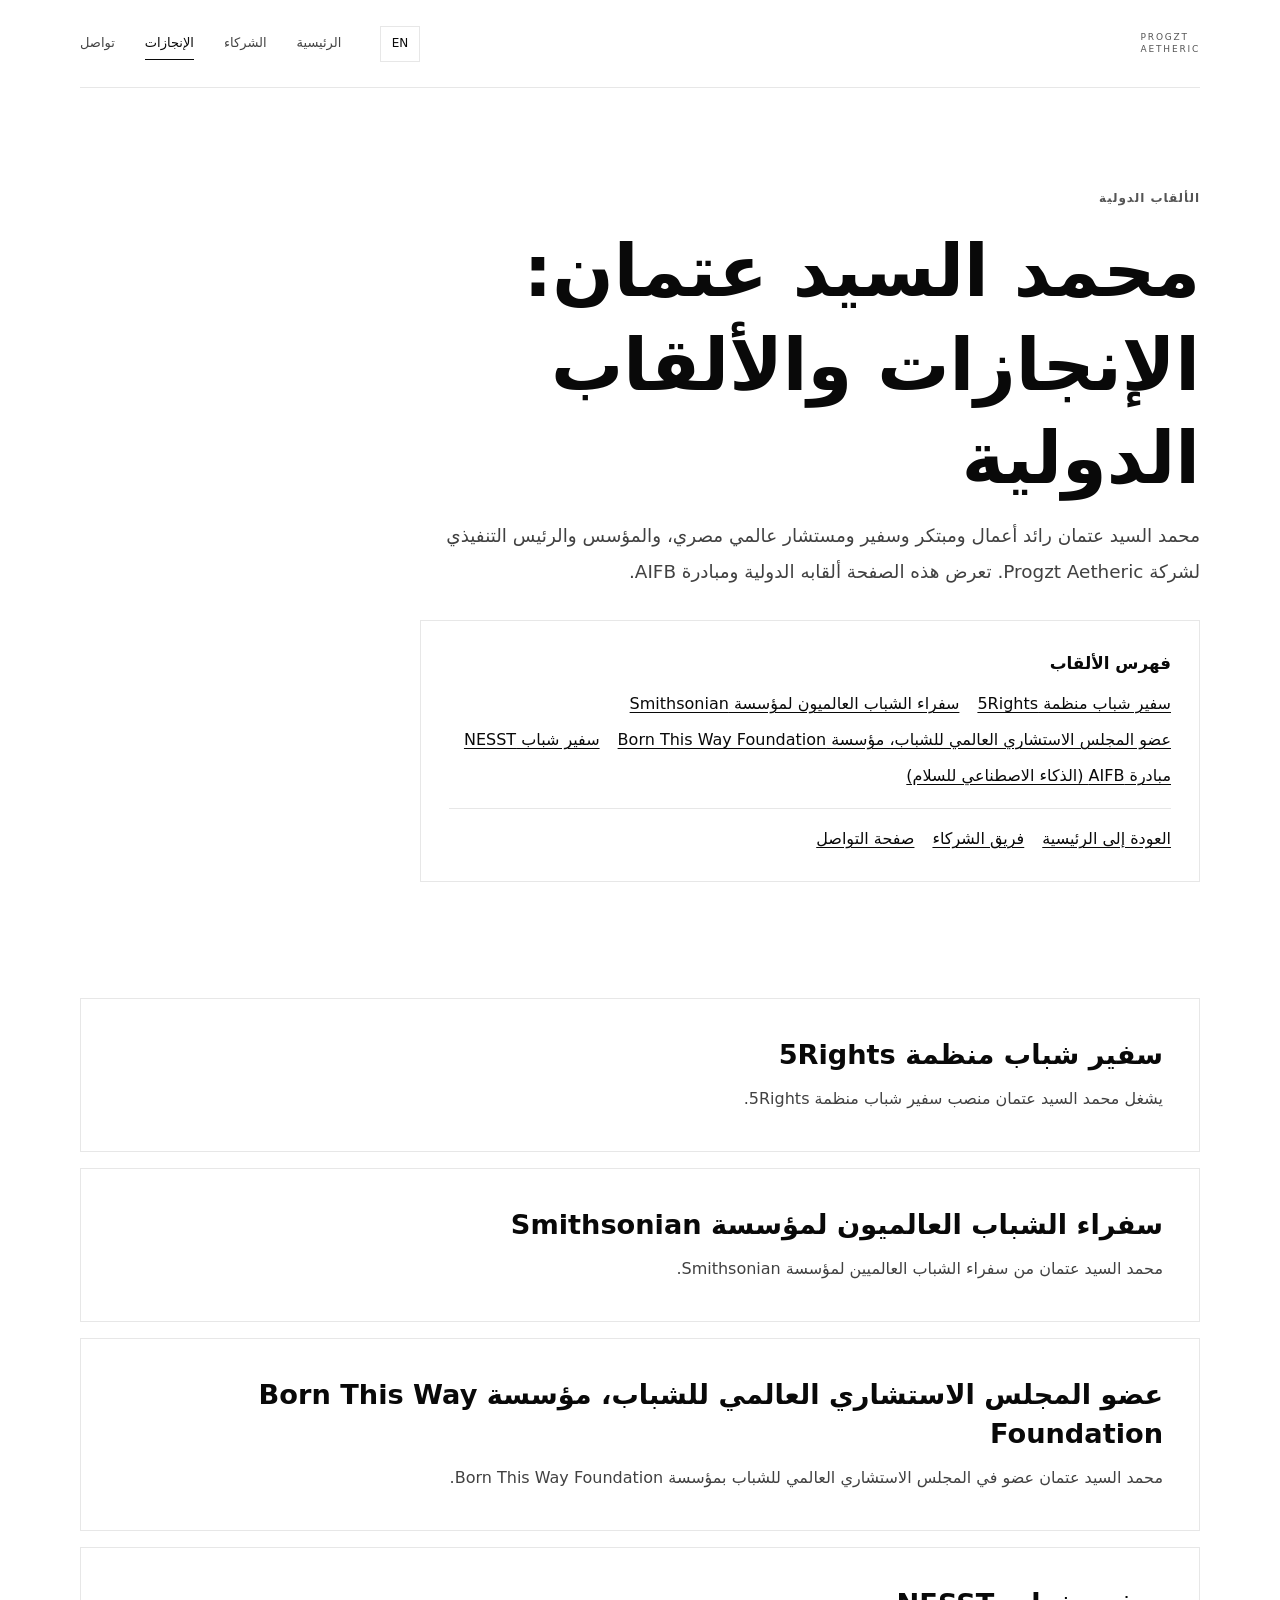
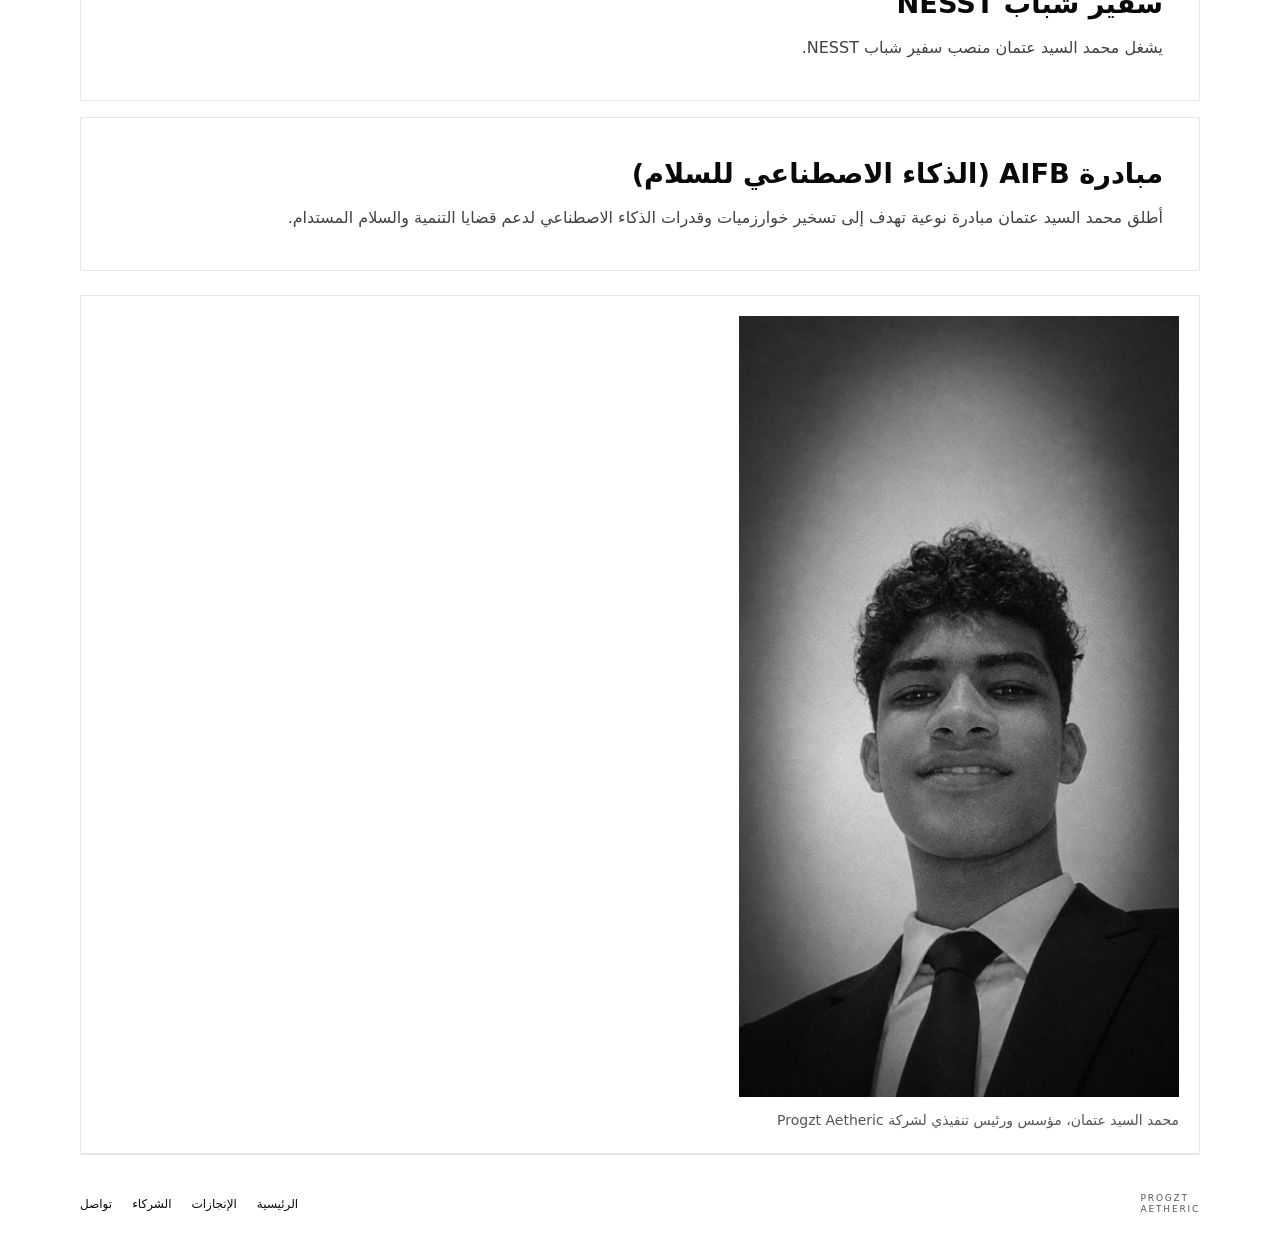
==== commit 4719c873: "BBBC" ====
--- a/achievements.html
+++ b/achievements.html
@@ -3,8 +3,8 @@
 <head>
     <meta charset="utf-8">
     <meta name="viewport" content="width=device-width, initial-scale=1">
-    <title>Mohamed Elsayed Etman | 5Rights and NESST Achievements</title>
-    <meta name="description" content="Mohamed Elsayed Etman: 5Rights Youth Ambassador; Smithsonian Global Youth Ambassadors; Born This Way Foundation advisory board member; NESST Youth Ambassador.">
+    <title>محمد السيد عتمان | AIFB والألقاب الدولية والإنجازات</title>
+    <meta name="description" content="محمد السيد عتمان: مبادرة AIFB للذكاء الاصطناعي للسلام، إلى جانب ألقابه الدولية مع 5Rights وSmithsonian وBorn This Way Foundation وNESST.">
     <link rel="canonical" href="https://progzt-aetheric.github.io/mohamed-elsayed-etman/achievements.html">
     <meta name="robots" content="index, follow, max-image-preview:large, max-snippet:-1, max-video-preview:-1">
     <meta name="theme-color" content="#ffffff">
@@ -13,8 +13,8 @@
     <meta property="og:type" content="website">
     <meta property="og:url" content="https://progzt-aetheric.github.io/mohamed-elsayed-etman/achievements.html">
     <meta property="og:site_name" content="Progzt Aetheric">
-    <meta property="og:title" content="Mohamed Elsayed Etman | 5Rights and NESST Achievements">
-    <meta property="og:description" content="Mohamed Elsayed Etman: 5Rights Youth Ambassador; Smithsonian Global Youth Ambassadors; Born This Way Foundation advisory board member; NESST Youth Ambassador.">
+    <meta property="og:title" content="محمد السيد عتمان | AIFB والألقاب الدولية والإنجازات">
+    <meta property="og:description" content="محمد السيد عتمان: مبادرة AIFB للذكاء الاصطناعي للسلام، إلى جانب ألقابه الدولية مع 5Rights وSmithsonian وBorn This Way Foundation وNESST.">
     <meta property="og:locale" content="ar_AR">
     <meta property="og:locale:alternate" content="en_US">
     <meta property="og:image" content="https://progzt-aetheric.github.io/mohamed-elsayed-etman/file_000000004f8c8211bc257b7ca1748283.png">
@@ -22,8 +22,8 @@
     <meta property="og:image:width" content="941">
     <meta property="og:image:height" content="1671">
     <meta name="twitter:card" content="summary">
-    <meta name="twitter:title" content="Mohamed Elsayed Etman | 5Rights and NESST Achievements">
-    <meta name="twitter:description" content="Mohamed Elsayed Etman: 5Rights Youth Ambassador; Smithsonian Global Youth Ambassadors; Born This Way Foundation advisory board member; NESST Youth Ambassador.">
+    <meta name="twitter:title" content="محمد السيد عتمان | AIFB والألقاب الدولية والإنجازات">
+    <meta name="twitter:description" content="محمد السيد عتمان: مبادرة AIFB للذكاء الاصطناعي للسلام، إلى جانب ألقابه الدولية مع 5Rights وSmithsonian وBorn This Way Foundation وNESST.">
     <meta name="twitter:image" content="https://progzt-aetheric.github.io/mohamed-elsayed-etman/file_000000004f8c8211bc257b7ca1748283.png">
     <meta name="twitter:image:alt" content="محمد السيد عتمان، مؤسس ورئيس تنفيذي لشركة Progzt Aetheric">
 
@@ -62,7 +62,10 @@
           "nationality": {"@type": "Country", "name": "Egypt"},
           "worksFor": {"@id": "https://progzt-aetheric.github.io/mohamed-elsayed-etman/#organization"},
           "url": "https://progzt-aetheric.github.io/mohamed-elsayed-etman/",
-          "image": "https://progzt-aetheric.github.io/mohamed-elsayed-etman/file_000000004f8c8211bc257b7ca1748283.png",
+          "image": [
+            "https://progzt-aetheric.github.io/mohamed-elsayed-etman/file_00000000e6408246aac75b0e81eb1699.png",
+            "https://progzt-aetheric.github.io/mohamed-elsayed-etman/file_000000004f8c8211bc257b7ca1748283.png"
+          ],
           "sameAs": [
             "https://www.instagram.com/sir_mhmdxv/",
             "https://linkedin.com/in/mohamed-elsyed-etman-a90935442",
@@ -95,8 +98,8 @@
           "@type": "CollectionPage",
           "@id": "https://progzt-aetheric.github.io/mohamed-elsayed-etman/achievements.html#page",
           "url": "https://progzt-aetheric.github.io/mohamed-elsayed-etman/achievements.html",
-          "name": "Mohamed Elsayed Etman | 5Rights and NESST Achievements",
-          "description": "Mohamed Elsayed Etman: 5Rights Youth Ambassador; Smithsonian Global Youth Ambassadors; Born This Way Foundation advisory board member; NESST Youth Ambassador.",
+          "name": "محمد السيد عتمان | AIFB والألقاب الدولية والإنجازات",
+          "description": "محمد السيد عتمان: مبادرة AIFB للذكاء الاصطناعي للسلام، إلى جانب ألقابه الدولية مع 5Rights وSmithsonian وBorn This Way Foundation وNESST.",
           "inLanguage": ["ar", "en"],
           "isPartOf": {"@id": "https://progzt-aetheric.github.io/mohamed-elsayed-etman/#website"},
           "about": {"@id": "https://progzt-aetheric.github.io/mohamed-elsayed-etman/#founder"},
@@ -109,7 +112,8 @@
             {"@type": "ListItem", "position": 1, "name": "5Rights Youth Ambassador", "url": "https://progzt-aetheric.github.io/mohamed-elsayed-etman/achievements.html#5rights"},
             {"@type": "ListItem", "position": 2, "name": "Smithsonian Global Youth Ambassadors", "url": "https://progzt-aetheric.github.io/mohamed-elsayed-etman/achievements.html#smithsonian"},
             {"@type": "ListItem", "position": 3, "name": "Member of the Global Youth Advisory Board, Born This Way Foundation", "url": "https://progzt-aetheric.github.io/mohamed-elsayed-etman/achievements.html#born-this-way"},
-            {"@type": "ListItem", "position": 4, "name": "NESST Youth Ambassador", "url": "https://progzt-aetheric.github.io/mohamed-elsayed-etman/achievements.html#nesst"}
+            {"@type": "ListItem", "position": 4, "name": "NESST Youth Ambassador", "url": "https://progzt-aetheric.github.io/mohamed-elsayed-etman/achievements.html#nesst"},
+            {"@type": "ListItem", "position": 5, "name": "AIFB Initiative (Artificial Intelligence for Peace)", "url": "https://progzt-aetheric.github.io/mohamed-elsayed-etman/achievements.html#aifb"}
           ]
         },
         {
@@ -151,8 +155,8 @@
         <header class="page-hero">
             <p class="eyebrow" data-ar="الألقاب الدولية" data-en="INTERNATIONAL TITLES">الألقاب الدولية</p>
             <h1 data-ar="محمد السيد عتمان: الإنجازات والألقاب الدولية" data-en="Mohamed Elsayed Etman: International Titles &amp; Achievements">محمد السيد عتمان: الإنجازات والألقاب الدولية</h1>
-            <p class="page-intro" data-ar="محمد السيد عتمان رائد أعمال ومبتكر وسفير ومستشار عالمي مصري، والمؤسس والرئيس التنفيذي لشركة Progzt Aetheric. تعرض هذه الصفحة ألقابه الدولية."
-                data-en="Mohamed Elsayed Etman is an Egyptian entrepreneur, innovator, global youth ambassador and advisor, and the Founder &amp; CEO of Progzt Aetheric. This page lists his international titles.">محمد السيد عتمان رائد أعمال ومبتكر وسفير ومستشار عالمي مصري، والمؤسس والرئيس التنفيذي لشركة Progzt Aetheric. تعرض هذه الصفحة ألقابه الدولية.</p>
+            <p class="page-intro" data-ar="محمد السيد عتمان رائد أعمال ومبتكر وسفير ومستشار عالمي مصري، والمؤسس والرئيس التنفيذي لشركة Progzt Aetheric. تعرض هذه الصفحة ألقابه الدولية ومبادرة AIFB."
+                data-en="Mohamed Elsayed Etman is an Egyptian entrepreneur, innovator, global youth ambassador and advisor, and the Founder &amp; CEO of Progzt Aetheric. This page lists his international titles and the AIFB initiative.">محمد السيد عتمان رائد أعمال ومبتكر وسفير ومستشار عالمي مصري، والمؤسس والرئيس التنفيذي لشركة Progzt Aetheric. تعرض هذه الصفحة ألقابه الدولية ومبادرة AIFB.</p>
             <nav class="achievement-navigation" aria-label="فهرس الألقاب" data-ar-label="فهرس الألقاب" data-en-label="Titles contents">
                 <h2 data-ar="فهرس الألقاب" data-en="Titles contents">فهرس الألقاب</h2>
                 <ul class="achievement-toc">
@@ -160,6 +164,7 @@
                     <li><a href="#smithsonian" data-ar="سفراء الشباب العالميون لمؤسسة Smithsonian" data-en="Smithsonian Global Youth Ambassadors">سفراء الشباب العالميون لمؤسسة Smithsonian</a></li>
                     <li><a href="#born-this-way" data-ar="عضو المجلس الاستشاري العالمي للشباب، مؤسسة Born This Way Foundation" data-en="Member of the Global Youth Advisory Board, Born This Way Foundation">عضو المجلس الاستشاري العالمي للشباب، مؤسسة Born This Way Foundation</a></li>
                     <li><a href="#nesst" data-ar="سفير شباب NESST" data-en="NESST Youth Ambassador">سفير شباب NESST</a></li>
+                    <li><a href="#aifb" data-ar="مبادرة AIFB (الذكاء الاصطناعي للسلام)" data-en="AIFB Initiative (Artificial Intelligence for Peace)">مبادرة AIFB (الذكاء الاصطناعي للسلام)</a></li>
                 </ul>
                 <ul class="related-links">
                     <li><a href="index.html" data-ar="العودة إلى الرئيسية" data-en="Back to home">العودة إلى الرئيسية</a></li>
@@ -184,6 +189,11 @@
         <section class="content-section" id="nesst" aria-labelledby="achievement-nesst">
             <h2 id="achievement-nesst" data-ar="سفير شباب NESST" data-en="NESST Youth Ambassador">سفير شباب NESST</h2>
             <p data-ar="يشغل محمد السيد عتمان منصب سفير شباب NESST." data-en="Mohamed Elsayed Etman serves as a NESST Youth Ambassador.">يشغل محمد السيد عتمان منصب سفير شباب NESST.</p>
+        </section>
+        <section class="content-section" id="aifb" aria-labelledby="achievement-aifb">
+            <h2 id="achievement-aifb" data-ar="مبادرة AIFB (الذكاء الاصطناعي للسلام)" data-en="AIFB Initiative (Artificial Intelligence for Peace)">مبادرة AIFB (الذكاء الاصطناعي للسلام)</h2>
+            <p data-ar="أطلق محمد السيد عتمان مبادرة نوعية تهدف إلى تسخير خوارزميات وقدرات الذكاء الاصطناعي لدعم قضايا التنمية والسلام المستدام."
+                data-en="Mohamed Elsayed Etman launched an initiative to harness artificial intelligence algorithms and capabilities in support of sustainable development and peace.">أطلق محمد السيد عتمان مبادرة نوعية تهدف إلى تسخير خوارزميات وقدرات الذكاء الاصطناعي لدعم قضايا التنمية والسلام المستدام.</p>
         </section>
         <figure class="achievement-figure">
             <img src="file_000000004f8c8211bc257b7ca1748283.png" width="941" height="1671" loading="lazy" decoding="async"
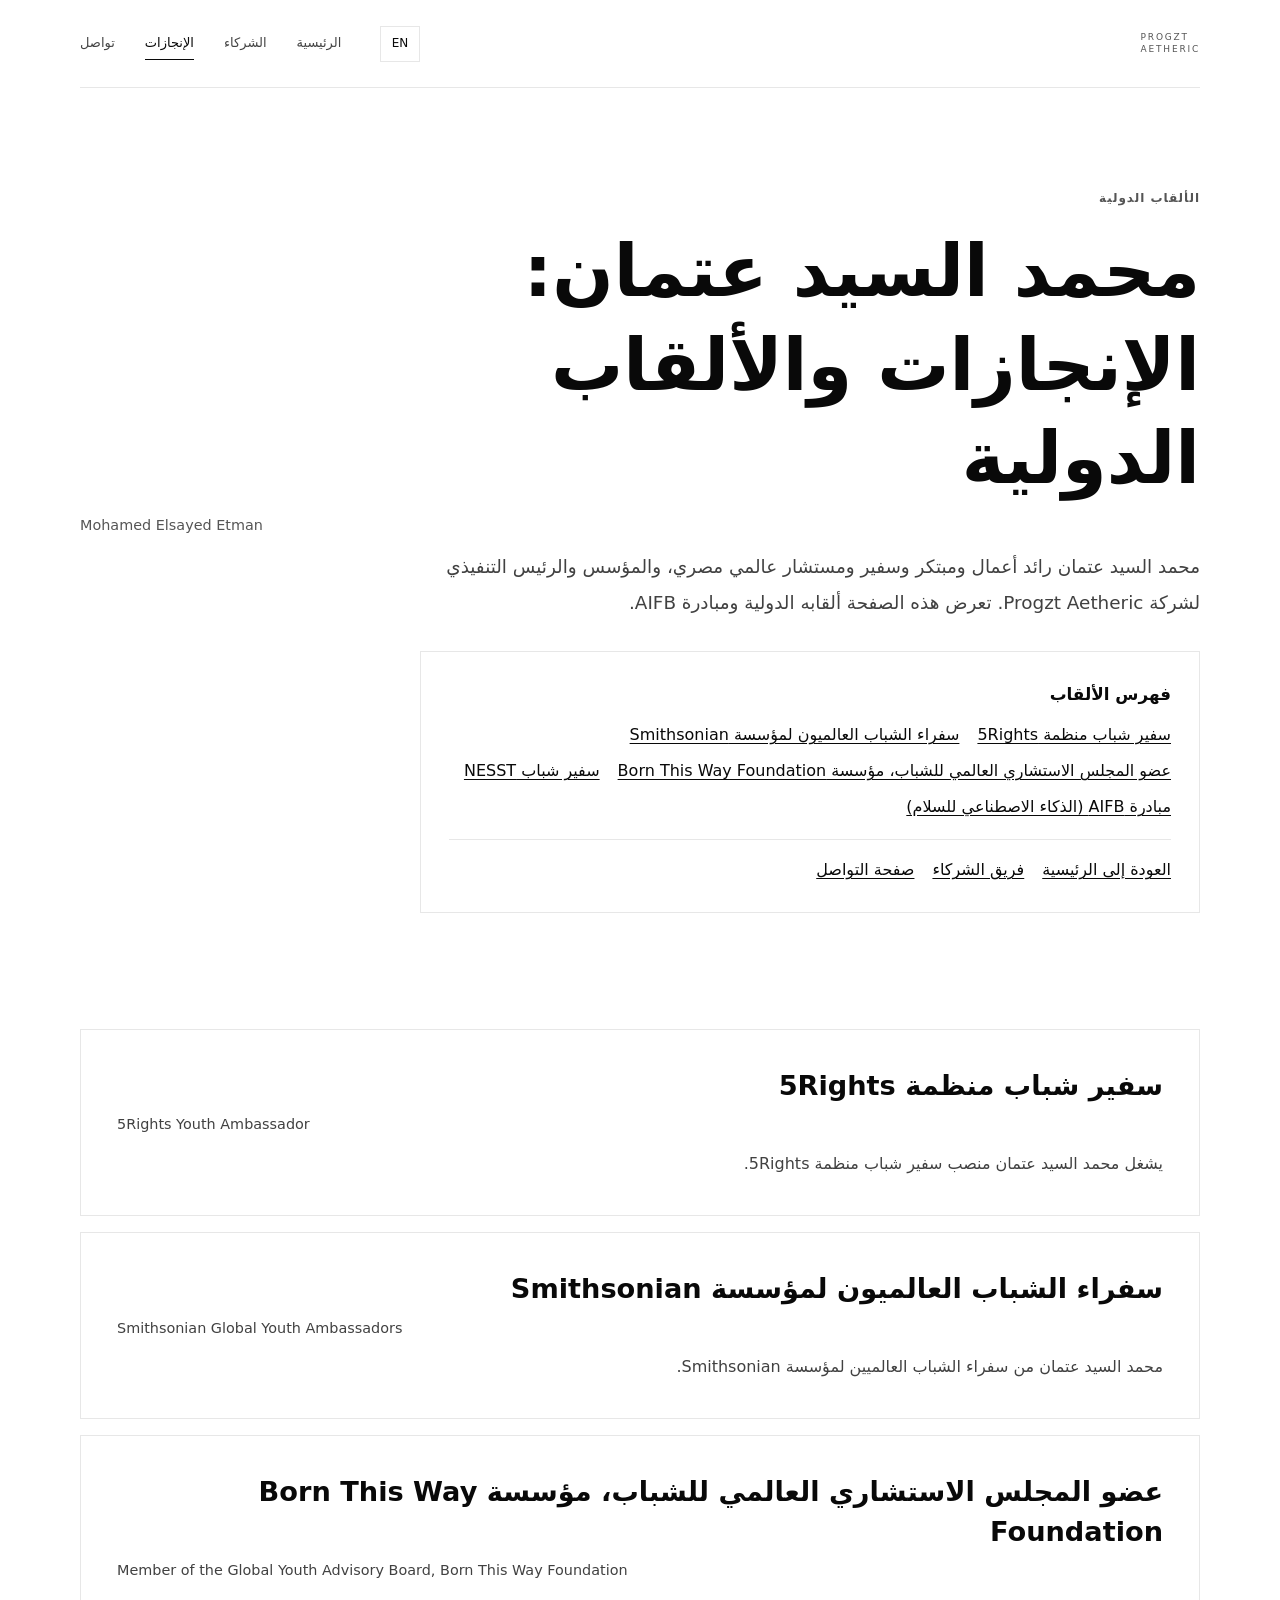
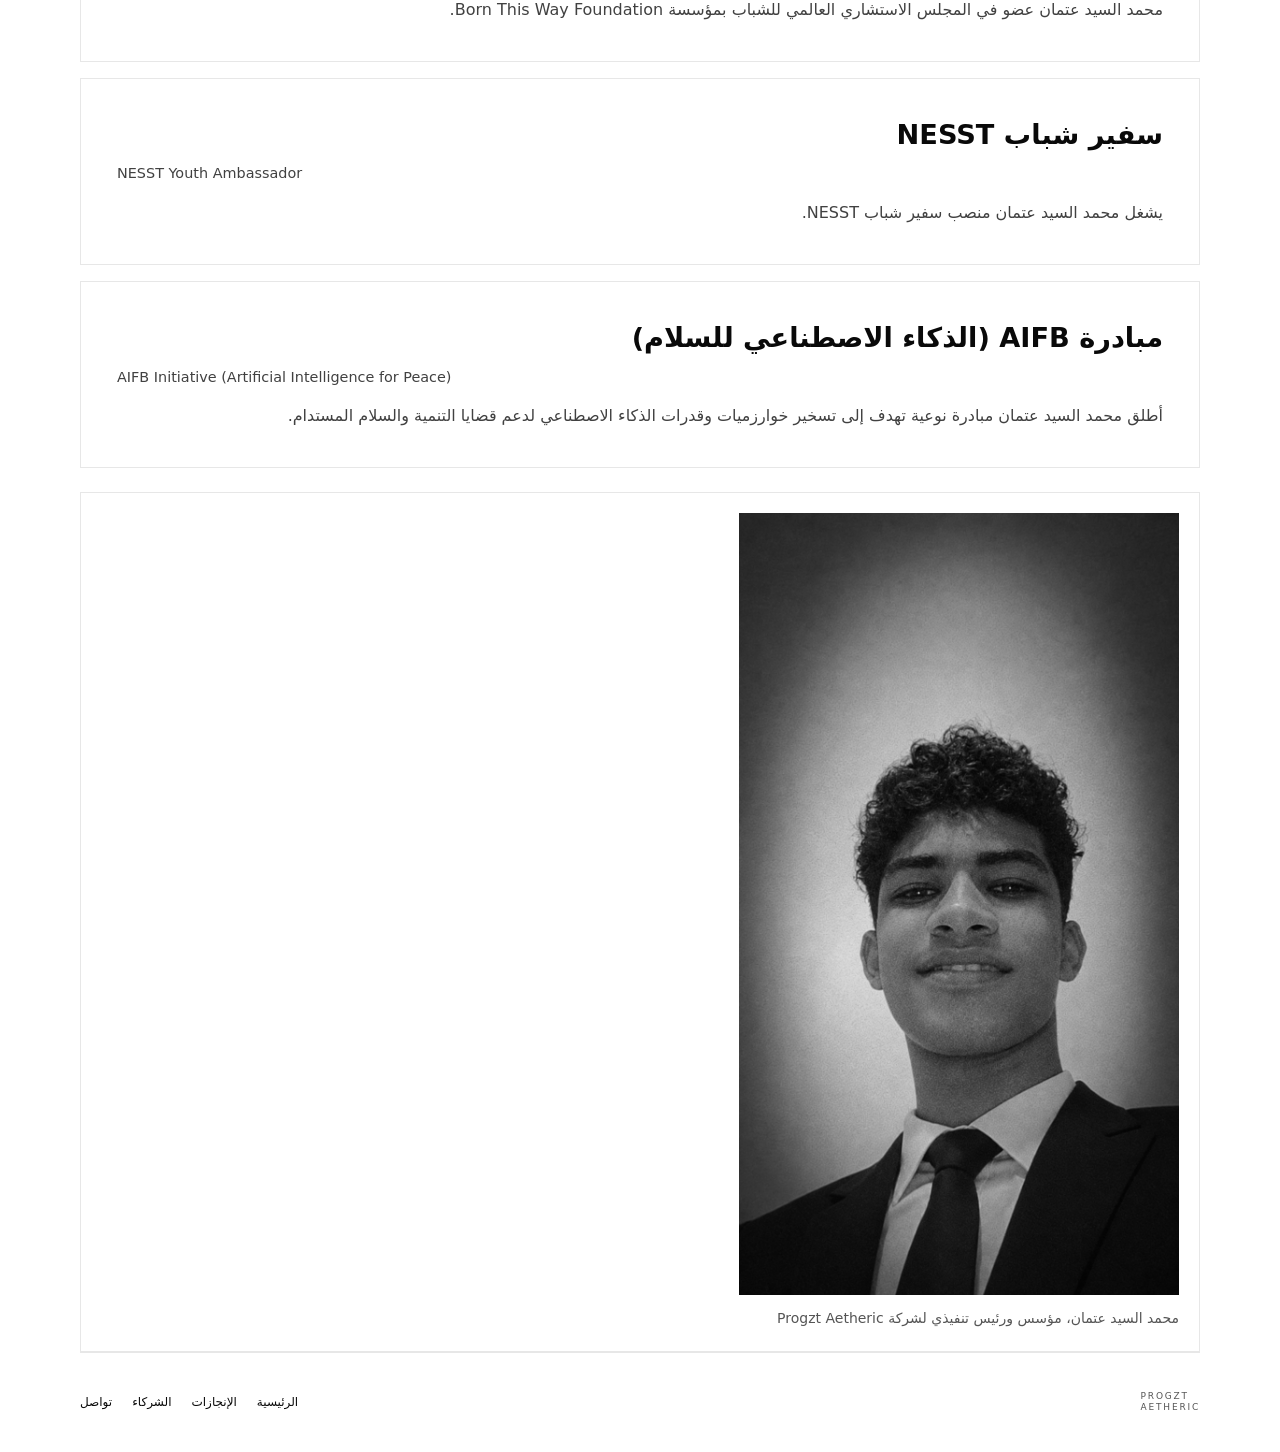
==== commit 43e2d57f: "KLKL" ====
--- a/achievements.html
+++ b/achievements.html
@@ -3,8 +3,8 @@
 <head>
     <meta charset="utf-8">
     <meta name="viewport" content="width=device-width, initial-scale=1">
-    <title>محمد السيد عتمان | AIFB والألقاب الدولية والإنجازات</title>
-    <meta name="description" content="محمد السيد عتمان: مبادرة AIFB للذكاء الاصطناعي للسلام، إلى جانب ألقابه الدولية مع 5Rights وSmithsonian وBorn This Way Foundation وNESST.">
+    <title>محمد السيد عتمان | Mohamed Elsayed Etman – الألقاب والإنجازات</title>
+    <meta name="description" content="محمد السيد عتمان (Mohamed Elsayed Etman): الألقاب الدولية مع 5Rights وSmithsonian وBorn This Way Foundation وNESST، ومبادرة AIFB للذكاء الاصطناعي للسلام.">
     <link rel="canonical" href="https://progzt-aetheric.github.io/mohamed-elsayed-etman/achievements.html">
     <meta name="robots" content="index, follow, max-image-preview:large, max-snippet:-1, max-video-preview:-1">
     <meta name="theme-color" content="#ffffff">
@@ -13,8 +13,8 @@
     <meta property="og:type" content="website">
     <meta property="og:url" content="https://progzt-aetheric.github.io/mohamed-elsayed-etman/achievements.html">
     <meta property="og:site_name" content="Progzt Aetheric">
-    <meta property="og:title" content="محمد السيد عتمان | AIFB والألقاب الدولية والإنجازات">
-    <meta property="og:description" content="محمد السيد عتمان: مبادرة AIFB للذكاء الاصطناعي للسلام، إلى جانب ألقابه الدولية مع 5Rights وSmithsonian وBorn This Way Foundation وNESST.">
+    <meta property="og:title" content="محمد السيد عتمان | Mohamed Elsayed Etman – الألقاب والإنجازات">
+    <meta property="og:description" content="محمد السيد عتمان (Mohamed Elsayed Etman): الألقاب الدولية مع 5Rights وSmithsonian وBorn This Way Foundation وNESST، ومبادرة AIFB للذكاء الاصطناعي للسلام.">
     <meta property="og:locale" content="ar_AR">
     <meta property="og:locale:alternate" content="en_US">
     <meta property="og:image" content="https://progzt-aetheric.github.io/mohamed-elsayed-etman/file_000000004f8c8211bc257b7ca1748283.png">
@@ -22,8 +22,8 @@
     <meta property="og:image:width" content="941">
     <meta property="og:image:height" content="1671">
     <meta name="twitter:card" content="summary">
-    <meta name="twitter:title" content="محمد السيد عتمان | AIFB والألقاب الدولية والإنجازات">
-    <meta name="twitter:description" content="محمد السيد عتمان: مبادرة AIFB للذكاء الاصطناعي للسلام، إلى جانب ألقابه الدولية مع 5Rights وSmithsonian وBorn This Way Foundation وNESST.">
+    <meta name="twitter:title" content="محمد السيد عتمان | Mohamed Elsayed Etman – الألقاب والإنجازات">
+    <meta name="twitter:description" content="محمد السيد عتمان (Mohamed Elsayed Etman): الألقاب الدولية مع 5Rights وSmithsonian وBorn This Way Foundation وNESST، ومبادرة AIFB للذكاء الاصطناعي للسلام.">
     <meta name="twitter:image" content="https://progzt-aetheric.github.io/mohamed-elsayed-etman/file_000000004f8c8211bc257b7ca1748283.png">
     <meta name="twitter:image:alt" content="محمد السيد عتمان، مؤسس ورئيس تنفيذي لشركة Progzt Aetheric">
 
@@ -35,6 +35,8 @@
         .page-hero { padding-block: clamp(64px, 9vw, 100px); }
         .eyebrow, .section-label { margin: 0; color: var(--muted); font-size: 12px; font-weight: 650; letter-spacing: .08em; }
         .page-hero h1 { max-width: 900px; margin: 16px 0 12px; font-size: clamp(2.4rem, 6vw, 4.5rem); font-weight: 600; line-height: 1.3; }
+        .secondary-language { display: block; color: var(--muted); font-size: .9em; line-height: 1.6; }
+        .page-name-secondary { margin: -4px 0 12px; }
         .page-intro { max-width: 780px; margin: 0; color: #414141; font-size: clamp(1rem, 1.7vw, 1.15rem); line-height: 1.95; }
         .achievement-navigation { max-width: 780px; margin-top: 30px; border: 1px solid var(--line); padding: clamp(18px, 3vw, 28px); }
         .achievement-navigation h2 { margin: 0 0 12px; font-size: 1.05rem; font-weight: 650; }
@@ -44,6 +46,7 @@
         .content-section { margin-top: 16px; padding: clamp(22px, 4vw, 36px); border: 1px solid var(--line); scroll-margin-top: 28px; }
         .content-section h2 { margin: 0 0 10px; font-size: clamp(1.25rem, 2.5vw, 1.7rem); font-weight: 650; line-height: 1.45; }
         .content-section p { margin: 0; color: #414141; line-height: 1.9; }
+        .content-section .secondary-language { margin: -4px 0 10px; }
         .achievement-figure { margin: 24px 0 0; border: 1px solid var(--line); padding: clamp(12px, 2.5vw, 20px); }
         .achievement-figure img { display: block; width: min(100%, 440px); max-width: 100%; height: auto; filter: grayscale(1); }
         .achievement-figure figcaption { margin-top: 12px; color: var(--muted); font-size: 14px; line-height: 1.7; text-align: start; }
@@ -56,7 +59,12 @@
           "@type": "Person",
           "@id": "https://progzt-aetheric.github.io/mohamed-elsayed-etman/#founder",
           "name": "Mohamed Elsayed Etman",
-          "alternateName": "محمد السيد عتمان",
+          "alternateName": [
+            "محمد السيد عتمان",
+            "Mohamed El Sayed Etman",
+            "Mohamed Elsyed Etman"
+          ],
+          "disambiguatingDescription": "Egyptian entrepreneur, innovator, global youth ambassador and advisor; Founder & CEO of Progzt Aetheric",
           "jobTitle": "Founder & CEO",
           "birthDate": "2011",
           "nationality": {"@type": "Country", "name": "Egypt"},
@@ -92,6 +100,7 @@
           "@id": "https://progzt-aetheric.github.io/mohamed-elsayed-etman/#website",
           "url": "https://progzt-aetheric.github.io/mohamed-elsayed-etman/",
           "name": "Progzt Aetheric",
+          "alternateName": "محمد السيد عتمان | Progzt Aetheric",
           "inLanguage": ["ar", "en"]
         },
         {
@@ -155,6 +164,7 @@
         <header class="page-hero">
             <p class="eyebrow" data-ar="الألقاب الدولية" data-en="INTERNATIONAL TITLES">الألقاب الدولية</p>
             <h1 data-ar="محمد السيد عتمان: الإنجازات والألقاب الدولية" data-en="Mohamed Elsayed Etman: International Titles &amp; Achievements">محمد السيد عتمان: الإنجازات والألقاب الدولية</h1>
+              <p class="secondary-language page-name-secondary" dir="auto" data-ar="Mohamed Elsayed Etman" data-en="محمد السيد عتمان">Mohamed Elsayed Etman</p>
             <p class="page-intro" data-ar="محمد السيد عتمان رائد أعمال ومبتكر وسفير ومستشار عالمي مصري، والمؤسس والرئيس التنفيذي لشركة Progzt Aetheric. تعرض هذه الصفحة ألقابه الدولية ومبادرة AIFB."
                 data-en="Mohamed Elsayed Etman is an Egyptian entrepreneur, innovator, global youth ambassador and advisor, and the Founder &amp; CEO of Progzt Aetheric. This page lists his international titles and the AIFB initiative.">محمد السيد عتمان رائد أعمال ومبتكر وسفير ومستشار عالمي مصري، والمؤسس والرئيس التنفيذي لشركة Progzt Aetheric. تعرض هذه الصفحة ألقابه الدولية ومبادرة AIFB.</p>
             <nav class="achievement-navigation" aria-label="فهرس الألقاب" data-ar-label="فهرس الألقاب" data-en-label="Titles contents">
@@ -176,22 +186,27 @@
 
         <section class="content-section" id="5rights" aria-labelledby="achievement-5rights">
             <h2 id="achievement-5rights" data-ar="سفير شباب منظمة 5Rights" data-en="5Rights Youth Ambassador">سفير شباب منظمة 5Rights</h2>
+            <p class="secondary-language" dir="auto" data-ar="5Rights Youth Ambassador" data-en="سفير شباب منظمة 5Rights">5Rights Youth Ambassador</p>
             <p data-ar="يشغل محمد السيد عتمان منصب سفير شباب منظمة 5Rights." data-en="Mohamed Elsayed Etman serves as a 5Rights Youth Ambassador.">يشغل محمد السيد عتمان منصب سفير شباب منظمة 5Rights.</p>
         </section>
         <section class="content-section" id="smithsonian" aria-labelledby="achievement-smithsonian">
             <h2 id="achievement-smithsonian" data-ar="سفراء الشباب العالميون لمؤسسة Smithsonian" data-en="Smithsonian Global Youth Ambassadors">سفراء الشباب العالميون لمؤسسة Smithsonian</h2>
+            <p class="secondary-language" dir="auto" data-ar="Smithsonian Global Youth Ambassadors" data-en="سفراء الشباب العالميون لمؤسسة Smithsonian">Smithsonian Global Youth Ambassadors</p>
             <p data-ar="محمد السيد عتمان من سفراء الشباب العالميين لمؤسسة Smithsonian." data-en="Mohamed Elsayed Etman is a Smithsonian Global Youth Ambassador.">محمد السيد عتمان من سفراء الشباب العالميين لمؤسسة Smithsonian.</p>
         </section>
         <section class="content-section" id="born-this-way" aria-labelledby="achievement-born-this-way">
             <h2 id="achievement-born-this-way" data-ar="عضو المجلس الاستشاري العالمي للشباب، مؤسسة Born This Way Foundation" data-en="Member of the Global Youth Advisory Board, Born This Way Foundation">عضو المجلس الاستشاري العالمي للشباب، مؤسسة Born This Way Foundation</h2>
+            <p class="secondary-language" dir="auto" data-ar="Member of the Global Youth Advisory Board, Born This Way Foundation" data-en="عضو المجلس الاستشاري العالمي للشباب، مؤسسة Born This Way Foundation">Member of the Global Youth Advisory Board, Born This Way Foundation</p>
             <p data-ar="محمد السيد عتمان عضو في المجلس الاستشاري العالمي للشباب بمؤسسة Born This Way Foundation." data-en="Mohamed Elsayed Etman is a member of the Global Youth Advisory Board at the Born This Way Foundation.">محمد السيد عتمان عضو في المجلس الاستشاري العالمي للشباب بمؤسسة Born This Way Foundation.</p>
         </section>
         <section class="content-section" id="nesst" aria-labelledby="achievement-nesst">
             <h2 id="achievement-nesst" data-ar="سفير شباب NESST" data-en="NESST Youth Ambassador">سفير شباب NESST</h2>
+            <p class="secondary-language" dir="auto" data-ar="NESST Youth Ambassador" data-en="سفير شباب NESST">NESST Youth Ambassador</p>
             <p data-ar="يشغل محمد السيد عتمان منصب سفير شباب NESST." data-en="Mohamed Elsayed Etman serves as a NESST Youth Ambassador.">يشغل محمد السيد عتمان منصب سفير شباب NESST.</p>
         </section>
         <section class="content-section" id="aifb" aria-labelledby="achievement-aifb">
             <h2 id="achievement-aifb" data-ar="مبادرة AIFB (الذكاء الاصطناعي للسلام)" data-en="AIFB Initiative (Artificial Intelligence for Peace)">مبادرة AIFB (الذكاء الاصطناعي للسلام)</h2>
+            <p class="secondary-language" dir="auto" data-ar="AIFB Initiative (Artificial Intelligence for Peace)" data-en="مبادرة AIFB (الذكاء الاصطناعي للسلام)">AIFB Initiative (Artificial Intelligence for Peace)</p>
             <p data-ar="أطلق محمد السيد عتمان مبادرة نوعية تهدف إلى تسخير خوارزميات وقدرات الذكاء الاصطناعي لدعم قضايا التنمية والسلام المستدام."
                 data-en="Mohamed Elsayed Etman launched an initiative to harness artificial intelligence algorithms and capabilities in support of sustainable development and peace.">أطلق محمد السيد عتمان مبادرة نوعية تهدف إلى تسخير خوارزميات وقدرات الذكاء الاصطناعي لدعم قضايا التنمية والسلام المستدام.</p>
         </section>
